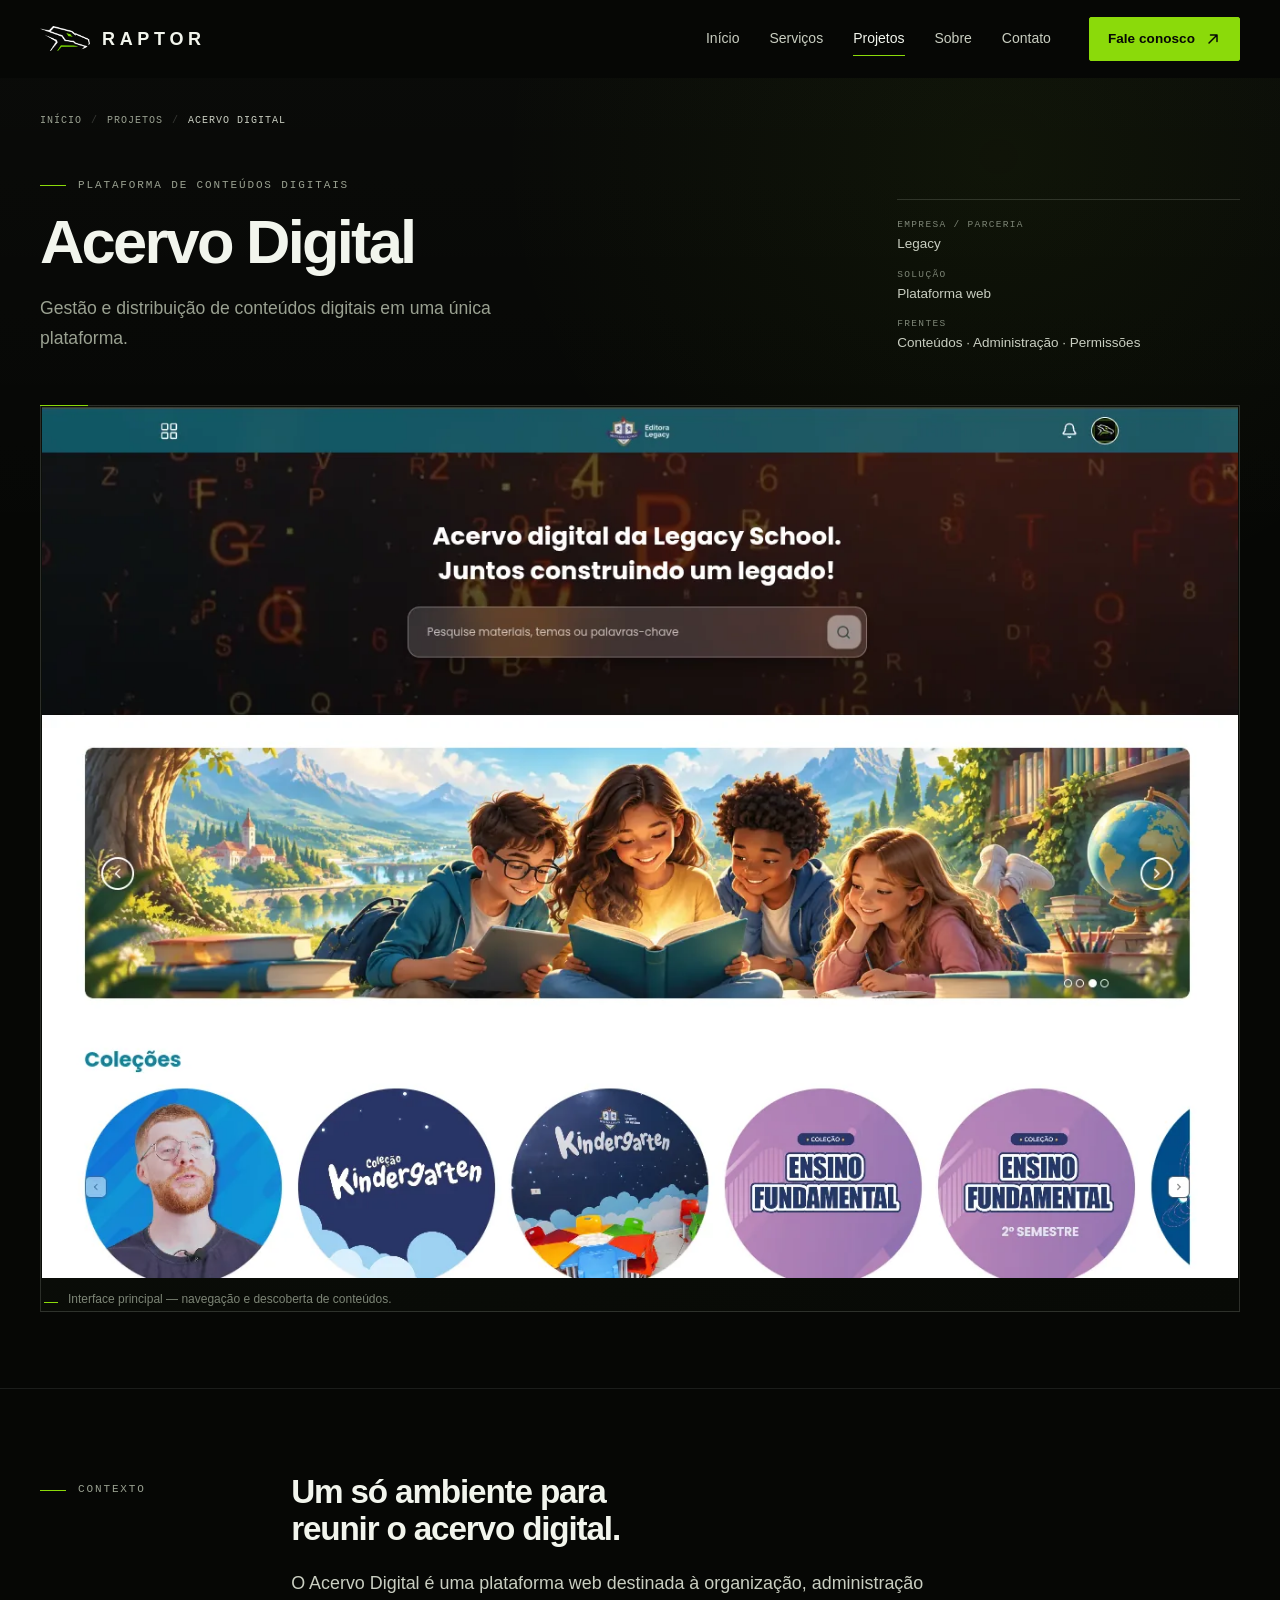
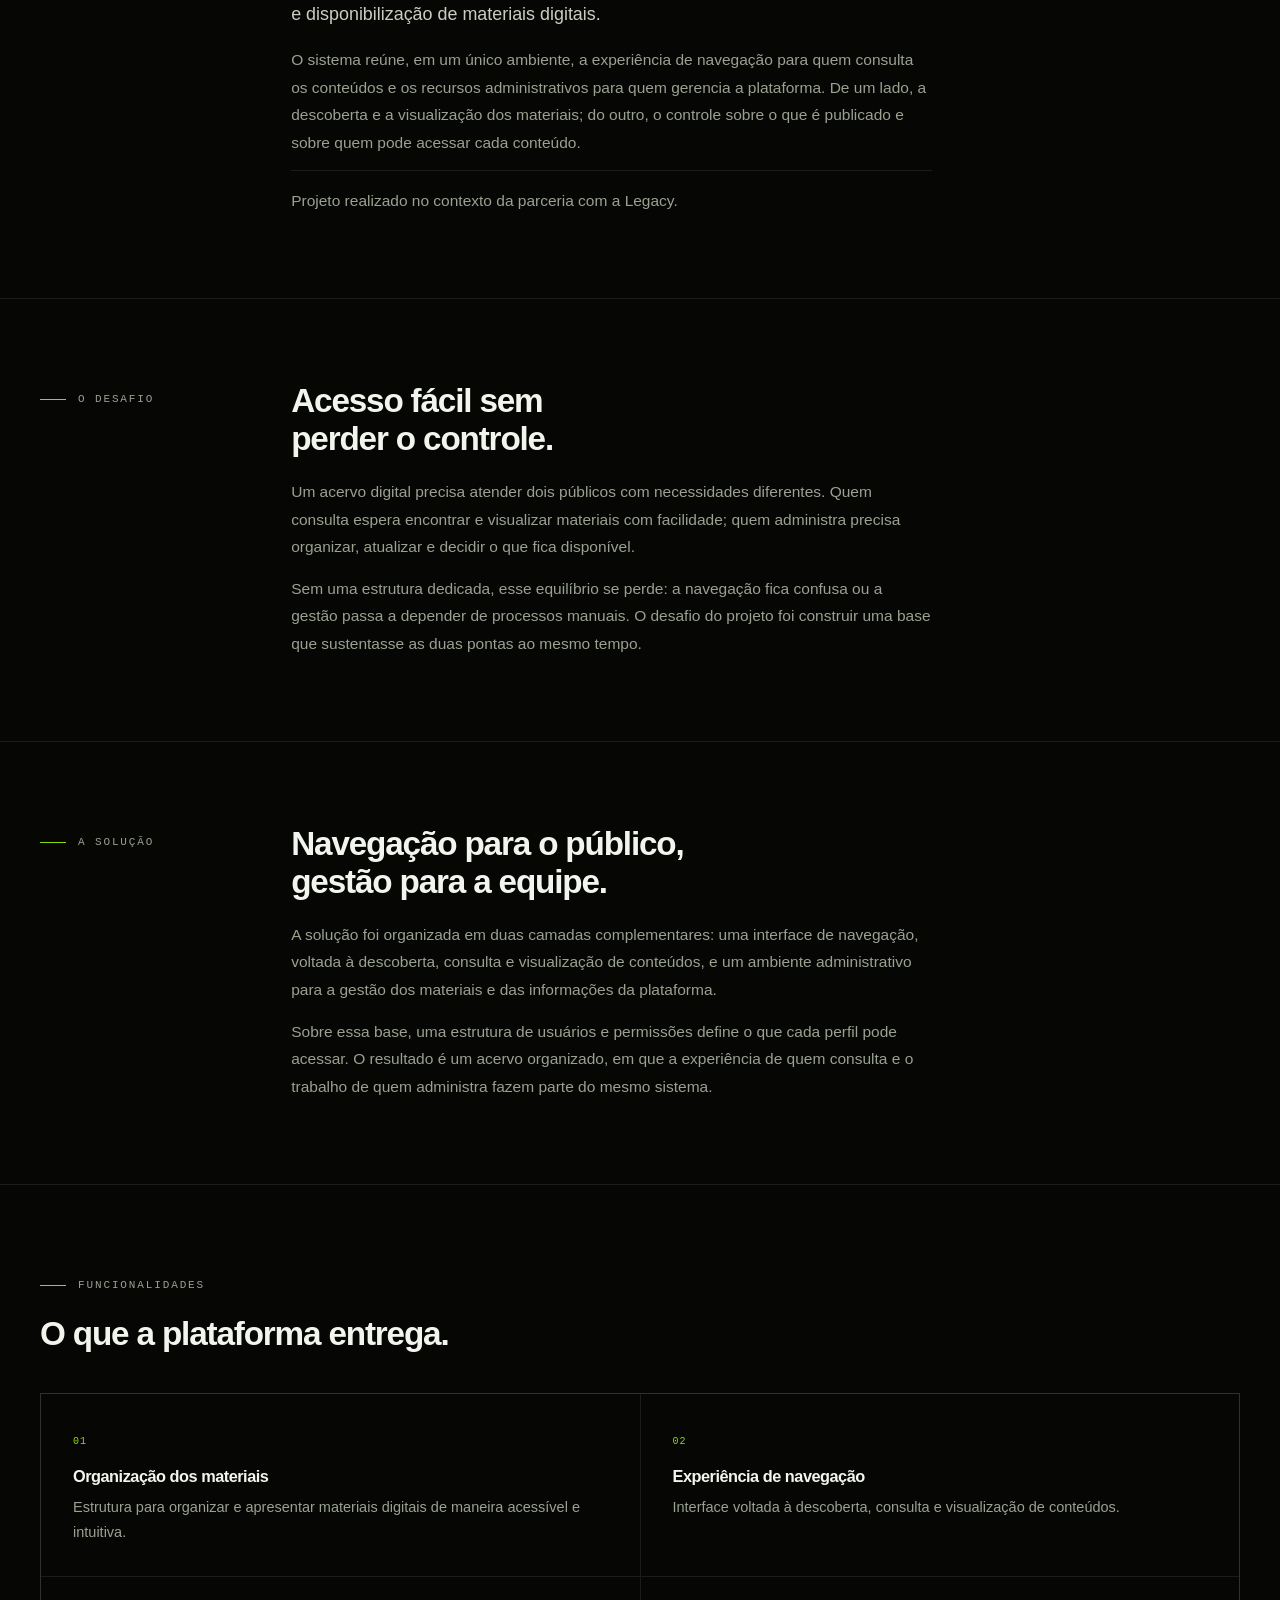
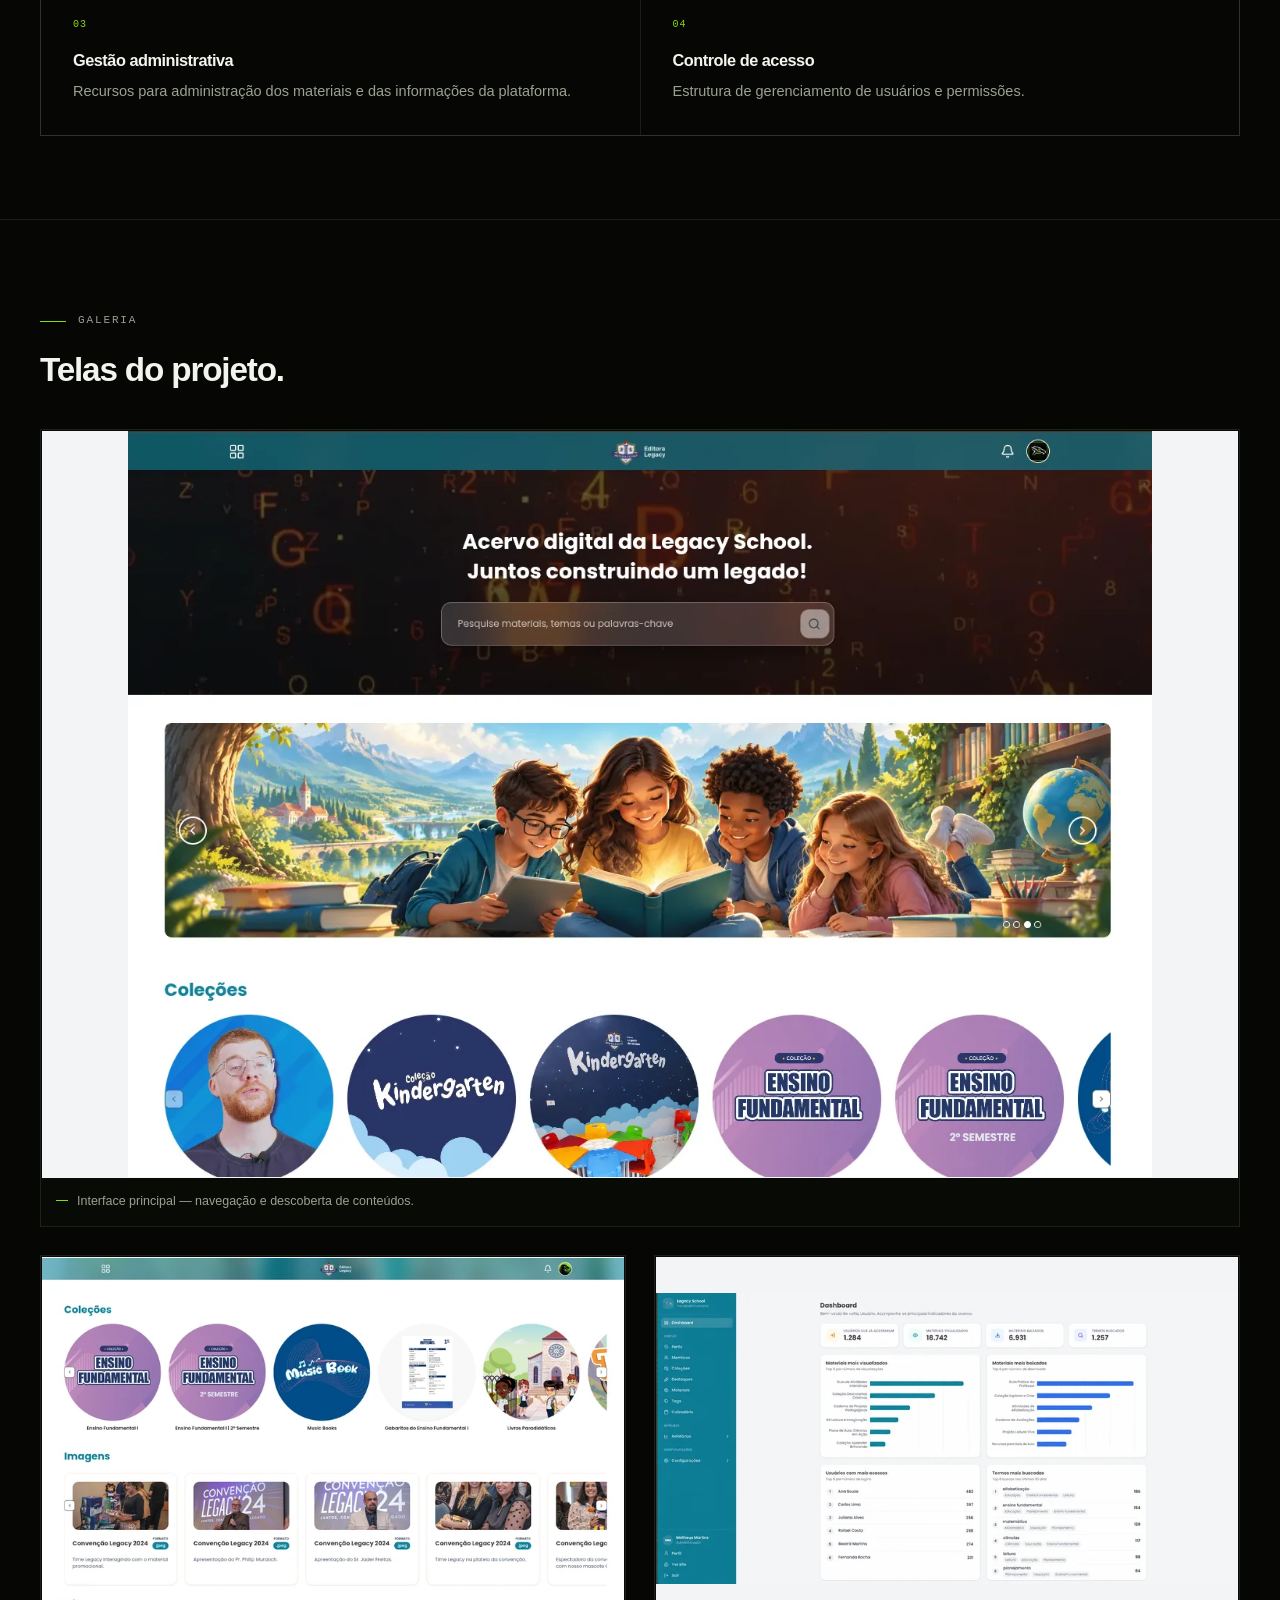
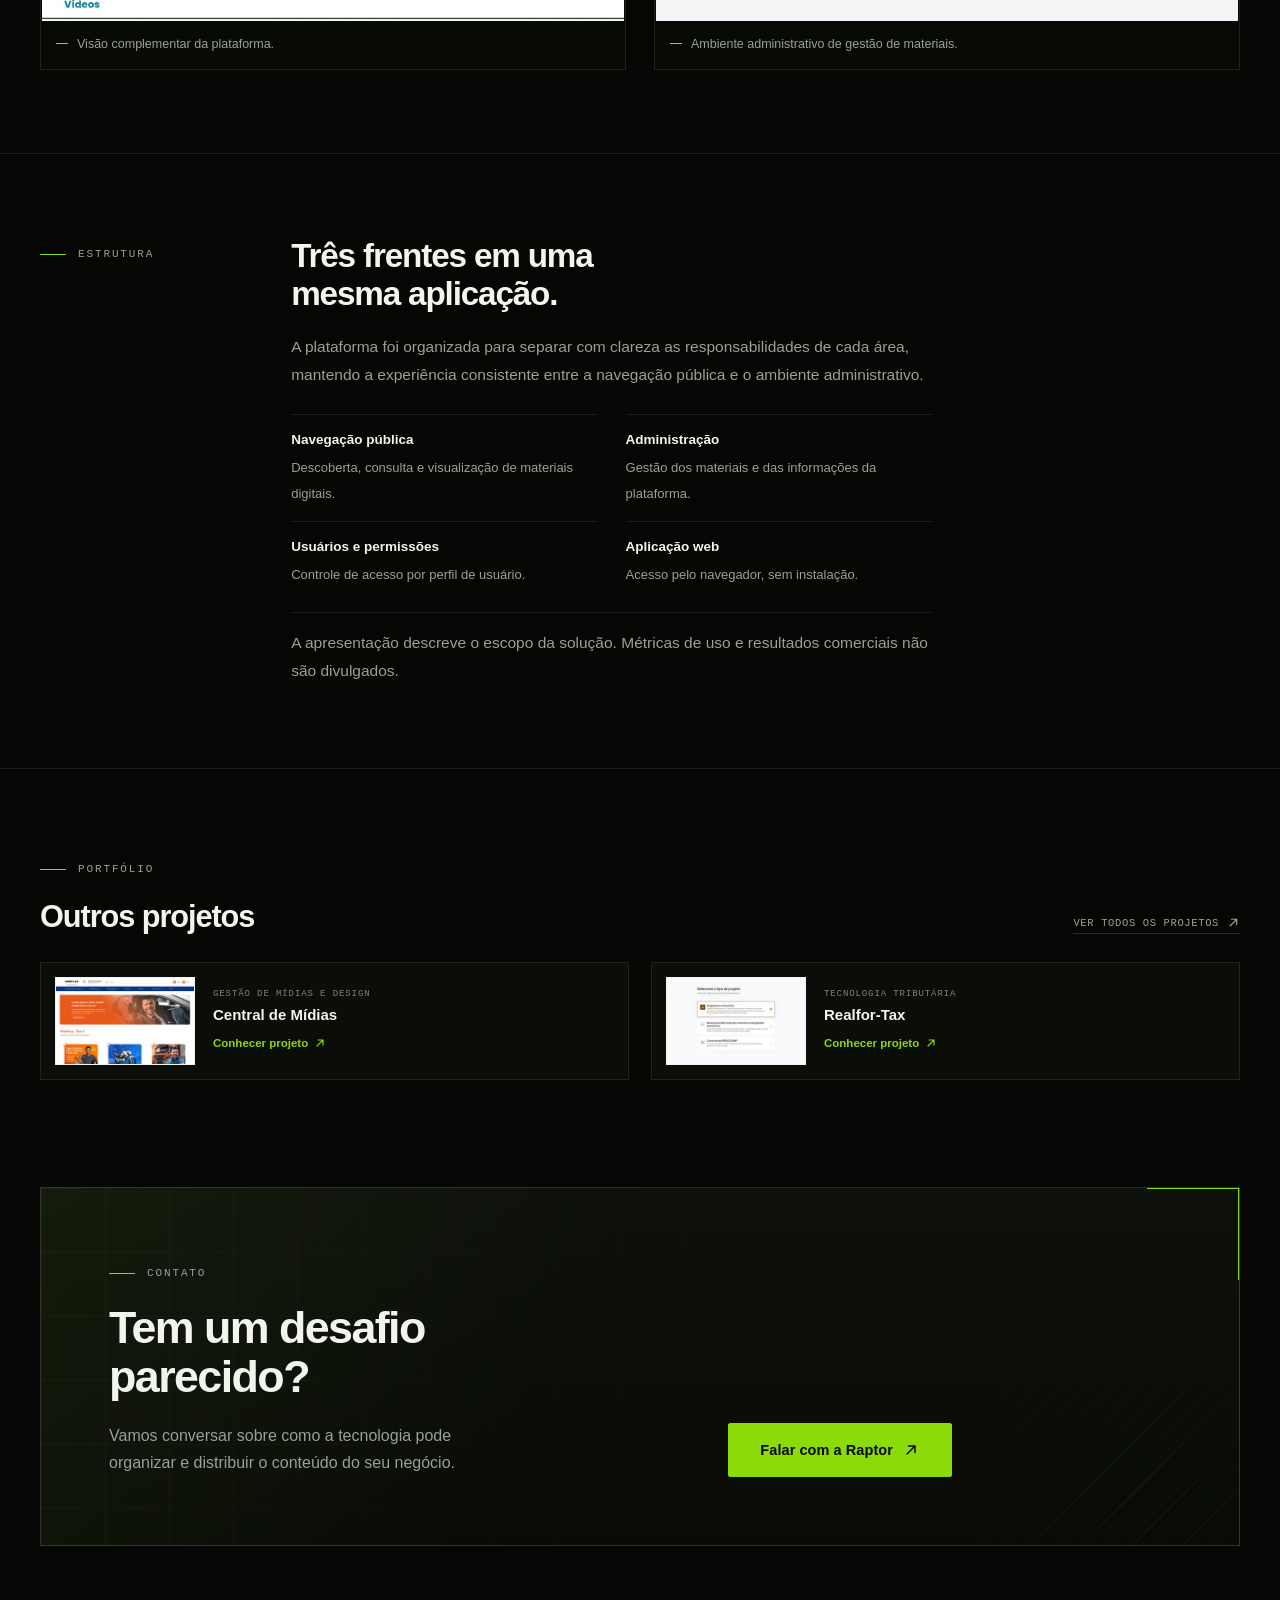
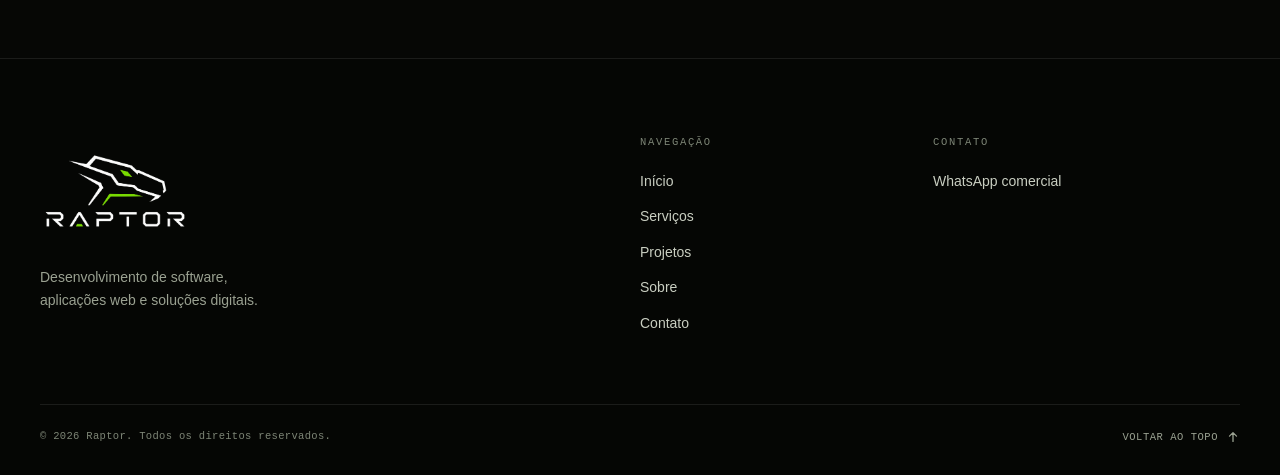
==== projetos/acervo-digital/index.html @ cc2c335d "(initial): inicializa repositorio do site provisorio da Raptor" ====
<!DOCTYPE html>
<html lang="pt-BR" class="no-js">
<head>
  <meta charset="utf-8">
  <meta name="viewport" content="width=device-width, initial-scale=1">

  <title>Acervo Digital — Plataforma de Conteúdos Digitais | Raptor</title>
  <meta name="description" content="Acervo Digital: plataforma web para organização, administração e disponibilização de materiais digitais, com navegação para o público e gestão de usuários e permissões.">
  <meta name="theme-color" content="#060705">
  <meta name="color-scheme" content="dark">

  <link rel="icon" href="../../assets/favicon.png" type="image/png" sizes="512x512">
  <link rel="apple-touch-icon" href="../../assets/favicon.png">
  <link rel="stylesheet" href="../../assets/styles.css">
  <link rel="preload" href="../../assets/logo-mark.webp" as="image" type="image/webp">

  <!-- Open Graph — PENDENTE: ao publicar, use URLs absolutas em og:image e adicione og:url. -->
  <meta property="og:type" content="website">
  <meta property="og:locale" content="pt_BR">
  <meta property="og:site_name" content="Raptor">
  <meta property="og:title" content="Acervo Digital — Plataforma de Conteúdos Digitais">
  <meta property="og:description" content="Plataforma web para organização, administração e disponibilização de materiais digitais.">
  <meta property="og:image" content="../../projects/legacy/acervo-digital/home-lg.webp">
  <meta property="og:image:alt" content="Interface principal do Acervo Digital.">
  <meta name="twitter:card" content="summary_large_image">
  <meta name="twitter:title" content="Acervo Digital — Plataforma de Conteúdos Digitais">
  <meta name="twitter:description" content="Plataforma web para organização, administração e disponibilização de materiais digitais.">
  <meta name="twitter:image" content="../../projects/legacy/acervo-digital/home-lg.webp">

  <script>document.documentElement.classList.replace('no-js', 'js');</script>
  <script src="../../assets/config.js" defer></script>
  <script src="../../assets/projects.js" defer></script>
  <script src="../../assets/main.js" defer></script>
</head>
<body id="top" data-root="../../" data-project="acervo-digital">
  <a class="skip-link" href="#conteudo">Pular para o conteúdo</a>

  <header class="site-header" data-header>
    <div class="container header__inner">
      <a class="brand" href="../../index.html" aria-label="Raptor — ir para o início">
        <picture>
          <source srcset="../../assets/logo-mark.webp" type="image/webp">
          <img class="brand__mark" src="../../assets/logo-mark.png" alt="" width="640" height="326">
        </picture>
        <span class="brand__name">RAPTOR</span>
      </a>

      <nav class="nav" id="primary-nav" aria-label="Navegação principal">
        <ul class="nav__list">
          <li><a class="nav__link" href="../../index.html">Início</a></li>
          <li><a class="nav__link" href="../../index.html#servicos">Serviços</a></li>
          <li><a class="nav__link" href="../../index.html#projetos" aria-current="true">Projetos</a></li>
          <li><a class="nav__link" href="../../index.html#sobre">Sobre</a></li>
          <li><a class="nav__link" href="../../index.html#contato">Contato</a></li>
        </ul>
        <a class="btn btn--primary nav__cta" href="../../index.html#contato" data-whatsapp data-wa-fallback="../../index.html#contato">
          Fale conosco
          <svg viewBox="0 0 16 16" fill="none" aria-hidden="true"><path d="M4 12 12 4M5.5 4H12v6.5" stroke="currentColor" stroke-width="1.5" stroke-linecap="round" stroke-linejoin="round"/></svg>
        </a>
      </nav>

      <button class="nav-toggle" type="button" aria-expanded="false" aria-controls="primary-nav" aria-label="Abrir menu">
        <span></span>
        <span></span>
      </button>
    </div>
  </header>

  <main id="conteudo">
    <article>
      <header class="case-hero">
        <div class="container">
          <nav class="breadcrumb" aria-label="Trilha de navegação">
            <ol>
              <li><a href="../../index.html">Início</a></li>
              <li><a href="../../index.html#projetos">Projetos</a></li>
              <li aria-current="page">Acervo Digital</li>
            </ol>
          </nav>

          <div class="case-hero__head">
            <div class="case-hero__intro">
              <p class="eyebrow">Plataforma de Conteúdos Digitais</p>
              <h1>Acervo Digital</h1>
              <p class="case-hero__subtitle">
                Gestão e distribuição de conteúdos digitais em uma única plataforma.
              </p>
            </div>

            <dl class="case-meta">
              <div>
                <dt>Empresa / parceria</dt>
                <dd>Legacy</dd>
              </div>
              <div>
                <dt>Solução</dt>
                <dd>Plataforma web</dd>
              </div>
              <div>
                <dt>Frentes</dt>
                <dd>Conteúdos · Administração · Permissões</dd>
              </div>
            </dl>
          </div>

          <figure class="case-cover">
            <button class="shot__button" type="button" data-gallery="acervo-hero"
              data-full="../../projects/legacy/acervo-digital/home-lg.webp"
              data-alt="Tela inicial do Acervo Digital."
              data-caption="Acervo Digital — interface principal de navegação.">
              <img src="../../projects/legacy/acervo-digital/home.png"
                srcset="../../projects/legacy/acervo-digital/home-sm.webp 800w, ../../projects/legacy/acervo-digital/home-lg.webp 1312w"
                sizes="(max-width: 1200px) 92vw, 1200px"
                alt="Tela inicial do Acervo Digital." width="1312" height="956" fetchpriority="high" decoding="async">
              <span class="shot__zoom" aria-hidden="true">
                <svg viewBox="0 0 16 16" fill="none"><circle cx="7" cy="7" r="4.4" stroke="currentColor" stroke-width="1.4"/><path d="M10.4 10.4 14 14M7 5v4M5 7h4" stroke="currentColor" stroke-width="1.4" stroke-linecap="round"/></svg>
              </span>
            </button>
            <figcaption>Interface principal — navegação e descoberta de conteúdos.</figcaption>
          </figure>
        </div>
      </header>

      <section class="case-section">
        <div class="container case-grid">
          <div class="case-grid__label">
            <p class="eyebrow">Contexto</p>
          </div>
          <div class="case-grid__body">
            <h2>Um só ambiente para reunir o acervo digital.</h2>
            <p class="case-lead">
              O Acervo Digital é uma plataforma web destinada à organização, administração e disponibilização de materiais digitais.
            </p>
            <p>
              O sistema reúne, em um único ambiente, a experiência de navegação para quem consulta os conteúdos e os recursos administrativos para quem gerencia a plataforma. De um lado, a descoberta e a visualização dos materiais; do outro, o controle sobre o que é publicado e sobre quem pode acessar cada conteúdo.
            </p>
            <p class="case-note">
              Projeto realizado no contexto da parceria com a Legacy.
            </p>
          </div>
        </div>
      </section>

      <section class="case-section">
        <div class="container case-grid">
          <div class="case-grid__label">
            <p class="eyebrow">O desafio</p>
          </div>
          <div class="case-grid__body">
            <h2>Acesso fácil sem perder o controle.</h2>
            <p>
              Um acervo digital precisa atender dois públicos com necessidades diferentes. Quem consulta espera encontrar e visualizar materiais com facilidade; quem administra precisa organizar, atualizar e decidir o que fica disponível.
            </p>
            <p>
              Sem uma estrutura dedicada, esse equilíbrio se perde: a navegação fica confusa ou a gestão passa a depender de processos manuais. O desafio do projeto foi construir uma base que sustentasse as duas pontas ao mesmo tempo.
            </p>
          </div>
        </div>
      </section>

      <section class="case-section">
        <div class="container case-grid">
          <div class="case-grid__label">
            <p class="eyebrow">A solução</p>
          </div>
          <div class="case-grid__body">
            <h2>Navegação para o público, gestão para a equipe.</h2>
            <p>
              A solução foi organizada em duas camadas complementares: uma interface de navegação, voltada à descoberta, consulta e visualização de conteúdos, e um ambiente administrativo para a gestão dos materiais e das informações da plataforma.
            </p>
            <p>
              Sobre essa base, uma estrutura de usuários e permissões define o que cada perfil pode acessar. O resultado é um acervo organizado, em que a experiência de quem consulta e o trabalho de quem administra fazem parte do mesmo sistema.
            </p>
          </div>
        </div>
      </section>

      <section class="case-section">
        <div class="container">
          <div class="case-head">
            <p class="eyebrow">Funcionalidades</p>
            <h2>O que a plataforma entrega.</h2>
          </div>

          <div class="capabilities">
            <div class="capability">
              <span class="capability__num">01</span>
              <h3>Organização dos materiais</h3>
              <p>Estrutura para organizar e apresentar materiais digitais de maneira acessível e intuitiva.</p>
            </div>
            <div class="capability">
              <span class="capability__num">02</span>
              <h3>Experiência de navegação</h3>
              <p>Interface voltada à descoberta, consulta e visualização de conteúdos.</p>
            </div>
            <div class="capability">
              <span class="capability__num">03</span>
              <h3>Gestão administrativa</h3>
              <p>Recursos para administração dos materiais e das informações da plataforma.</p>
            </div>
            <div class="capability">
              <span class="capability__num">04</span>
              <h3>Controle de acesso</h3>
              <p>Estrutura de gerenciamento de usuários e permissões.</p>
            </div>
          </div>
        </div>
      </section>

      <section class="case-section">
        <div class="container">
          <div class="case-head">
            <p class="eyebrow">Galeria</p>
            <h2>Telas do projeto.</h2>
          </div>

          <div class="gallery gallery--even">
            <figure class="shot shot--wide">
              <button class="shot__button" type="button" data-gallery="acervo"
                data-full="../../projects/legacy/acervo-digital/home-lg.webp"
                data-alt="Tela inicial do Acervo Digital."
                data-caption="Interface principal — navegação e descoberta de conteúdos.">
                <img src="../../projects/legacy/acervo-digital/home.png"
                  srcset="../../projects/legacy/acervo-digital/home-sm.webp 800w, ../../projects/legacy/acervo-digital/home-lg.webp 1312w"
                  sizes="(max-width: 1200px) 92vw, 1200px"
                  alt="Tela inicial do Acervo Digital." width="1312" height="956" loading="lazy" decoding="async">
                <span class="shot__zoom" aria-hidden="true">
                  <svg viewBox="0 0 16 16" fill="none"><circle cx="7" cy="7" r="4.4" stroke="currentColor" stroke-width="1.4"/><path d="M10.4 10.4 14 14M7 5v4M5 7h4" stroke="currentColor" stroke-width="1.4" stroke-linecap="round"/></svg>
                </span>
              </button>
              <figcaption>Interface principal — navegação e descoberta de conteúdos.</figcaption>
            </figure>

            <figure class="shot">
              <button class="shot__button" type="button" data-gallery="acervo"
                data-full="../../projects/legacy/acervo-digital/home02-lg.webp"
                data-alt="Segunda tela do Acervo Digital."
                data-caption="Visão complementar da plataforma.">
                <img src="../../projects/legacy/acervo-digital/home02.png"
                  srcset="../../projects/legacy/acervo-digital/home02-sm.webp 800w, ../../projects/legacy/acervo-digital/home02-lg.webp 1560w"
                  sizes="(max-width: 720px) 92vw, 46vw"
                  alt="Segunda tela do Acervo Digital." width="1560" height="965" loading="lazy" decoding="async">
                <span class="shot__zoom" aria-hidden="true">
                  <svg viewBox="0 0 16 16" fill="none"><circle cx="7" cy="7" r="4.4" stroke="currentColor" stroke-width="1.4"/><path d="M10.4 10.4 14 14M7 5v4M5 7h4" stroke="currentColor" stroke-width="1.4" stroke-linecap="round"/></svg>
                </span>
              </button>
              <figcaption>Visão complementar da plataforma.</figcaption>
            </figure>

            <figure class="shot">
              <button class="shot__button" type="button" data-gallery="acervo"
                data-full="../../projects/legacy/acervo-digital/admin-lg.webp"
                data-alt="Ambiente administrativo do Acervo Digital."
                data-caption="Ambiente administrativo de gestão de materiais.">
                <img src="../../projects/legacy/acervo-digital/admin.png"
                  srcset="../../projects/legacy/acervo-digital/admin-sm.webp 800w, ../../projects/legacy/acervo-digital/admin-lg.webp 1600w"
                  sizes="(max-width: 720px) 92vw, 46vw"
                  alt="Ambiente administrativo do Acervo Digital." width="1774" height="887" loading="lazy" decoding="async">
                <span class="shot__zoom" aria-hidden="true">
                  <svg viewBox="0 0 16 16" fill="none"><circle cx="7" cy="7" r="4.4" stroke="currentColor" stroke-width="1.4"/><path d="M10.4 10.4 14 14M7 5v4M5 7h4" stroke="currentColor" stroke-width="1.4" stroke-linecap="round"/></svg>
                </span>
              </button>
              <figcaption>Ambiente administrativo de gestão de materiais.</figcaption>
            </figure>
          </div>
        </div>
      </section>

      <section class="case-section">
        <div class="container case-grid">
          <div class="case-grid__label">
            <p class="eyebrow">Estrutura</p>
          </div>
          <div class="case-grid__body">
            <h2>Três frentes em uma mesma aplicação.</h2>
            <p>
              A plataforma foi organizada para separar com clareza as responsabilidades de cada área, mantendo a experiência consistente entre a navegação pública e o ambiente administrativo.
            </p>
            <ul class="stack">
              <li>
                <strong>Navegação pública</strong>
                <span>Descoberta, consulta e visualização de materiais digitais.</span>
              </li>
              <li>
                <strong>Administração</strong>
                <span>Gestão dos materiais e das informações da plataforma.</span>
              </li>
              <li>
                <strong>Usuários e permissões</strong>
                <span>Controle de acesso por perfil de usuário.</span>
              </li>
              <li>
                <strong>Aplicação web</strong>
                <span>Acesso pelo navegador, sem instalação.</span>
              </li>
            </ul>
            <p class="case-note">
              A apresentação descreve o escopo da solução. Métricas de uso e resultados comerciais não são divulgados.
            </p>
          </div>
        </div>
      </section>

      <section class="next-projects" aria-labelledby="outros-projetos-title">
        <div class="container">
          <div class="next-projects__head">
            <div>
              <p class="eyebrow">Portfólio</p>
              <h2 id="outros-projetos-title">Outros projetos</h2>
            </div>
            <a class="next-projects__all" href="../../index.html#projetos">
              Ver todos os projetos
              <svg viewBox="0 0 16 16" fill="none" aria-hidden="true"><path d="M4 12 12 4M5.5 4H12v6.5" stroke="currentColor" stroke-width="1.5" stroke-linecap="round" stroke-linejoin="round"/></svg>
            </a>
          </div>
          <div class="next-projects__grid" data-project-nav></div>
        </div>
      </section>

      <section class="contact" id="contato" aria-labelledby="contato-title">
        <div class="container">
          <div class="contact__panel">
            <span class="contact__corner"></span>
            <div class="contact__copy">
              <p class="eyebrow">Contato</p>
              <h2 id="contato-title">Tem um desafio parecido?</h2>
              <p class="contact__lead">
                Vamos conversar sobre como a tecnologia pode organizar e distribuir o conteúdo do seu negócio.
              </p>
            </div>
            <div class="contact__actions">
              <a class="btn btn--primary btn--large" href="../../index.html#contato" data-whatsapp data-wa-fallback="../../index.html#contato">
                Falar com a Raptor
                <svg viewBox="0 0 16 16" fill="none" aria-hidden="true"><path d="M4 12 12 4M5.5 4H12v6.5" stroke="currentColor" stroke-width="1.5" stroke-linecap="round" stroke-linejoin="round"/></svg>
              </a>
              <a class="btn btn--ghost" href="../../index.html#contato" data-email-link hidden>
                Enviar e-mail
                <svg viewBox="0 0 16 16" fill="none" aria-hidden="true"><path d="M2.5 4.5h11v7h-11v-7ZM2.5 5l5.5 4 5.5-4" stroke="currentColor" stroke-width="1.5" stroke-linecap="round" stroke-linejoin="round"/></svg>
              </a>
            </div>
          </div>
        </div>
      </section>
    </article>
  </main>

  <footer class="footer">
    <div class="container">
      <div class="footer__grid">
        <div class="footer__brand">
          <a href="../../index.html" aria-label="Raptor — ir para o início">
            <picture>
              <source srcset="../../assets/logo-raptor.webp" type="image/webp">
              <img src="../../assets/logo-raptor.png" alt="Raptor" width="900" height="643" loading="lazy" decoding="async">
            </picture>
          </a>
          <p>Desenvolvimento de software, aplicações web e soluções digitais.</p>
        </div>

        <nav class="footer__col" aria-label="Navegação do rodapé">
          <h2 class="footer__heading">Navegação</h2>
          <ul>
            <li><a class="footer__link" href="../../index.html">Início</a></li>
            <li><a class="footer__link" href="../../index.html#servicos">Serviços</a></li>
            <li><a class="footer__link" href="../../index.html#projetos">Projetos</a></li>
            <li><a class="footer__link" href="../../index.html#sobre">Sobre</a></li>
            <li><a class="footer__link" href="../../index.html#contato">Contato</a></li>
          </ul>
        </nav>

        <div class="footer__col">
          <h2 class="footer__heading">Contato</h2>
          <ul>
            <li><a class="footer__link" href="../../index.html#contato" data-whatsapp data-wa-fallback="../../index.html#contato">WhatsApp comercial</a></li>
            <li hidden>
              <a class="footer__link" href="../../index.html#contato" data-email-link hidden>
                <span data-email-text>E-mail</span>
              </a>
            </li>
            <li hidden><a class="footer__link" href="../../index.html#contato" data-social="linkedin" hidden>LinkedIn</a></li>
            <li hidden><a class="footer__link" href="../../index.html#contato" data-social="instagram" hidden>Instagram</a></li>
            <li hidden><a class="footer__link" href="../../index.html#contato" data-social="github" hidden>GitHub</a></li>
          </ul>
        </div>
      </div>

      <div class="footer__bottom">
        <p>© <span data-year>2026</span> Raptor. Todos os direitos reservados.</p>
        <a class="footer__top" href="#top">
          Voltar ao topo
          <svg viewBox="0 0 16 16" fill="none" aria-hidden="true"><path d="M8 13V3M4 7l4-4 4 4" stroke="currentColor" stroke-width="1.5" stroke-linecap="round" stroke-linejoin="round"/></svg>
        </a>
      </div>
    </div>
  </footer>
</body>
</html>
---- assets/styles.css ----
/* ==========================================================================
   Raptor — landing page institucional
   ========================================================================== */

:root {
  --bg: #060705;
  --bg-deep: #050604;
  --surface: #0b0d09;
  --surface-2: #0e110c;
  --line: rgba(241, 246, 235, 0.09);
  --line-mid: rgba(241, 246, 235, 0.15);
  --line-strong: rgba(241, 246, 235, 0.24);
  --text: #f2f5ed;
  --text-soft: #c9cec1;
  --muted: #9aa191;
  --muted-dim: #7d8576;
  --green: #8bda0a;
  --green-hover: #9bea1a;
  --green-soft: rgba(139, 218, 10, 0.1);
  --green-line: rgba(139, 218, 10, 0.38);

  --font-sans: "Inter", "SF Pro Display", -apple-system, BlinkMacSystemFont, "Segoe UI", Roboto, Ubuntu, Cantarell, "Noto Sans", "Helvetica Neue", Arial, sans-serif;
  --font-mono: ui-monospace, SFMono-Regular, "SF Mono", Menlo, Consolas, "Liberation Mono", monospace;

  --header-h: 78px;
  --container: 1200px;
  --gutter: clamp(20px, 4vw, 40px);
  --ease: cubic-bezier(0.22, 0.61, 0.36, 1);
}

/* Base -------------------------------------------------------------------- */

*,
*::before,
*::after {
  box-sizing: border-box;
}

html {
  -webkit-text-size-adjust: 100%;
  scroll-behavior: smooth;
}

body {
  margin: 0;
  background: var(--bg);
  color: var(--text);
  font-family: var(--font-sans);
  font-size: 16px;
  line-height: 1.6;
  -webkit-font-smoothing: antialiased;
  -moz-osx-font-smoothing: grayscale;
  text-rendering: optimizeLegibility;
  overflow-x: hidden;
}

body.menu-open {
  overflow: hidden;
}

img,
svg,
picture {
  display: block;
}

img {
  max-width: 100%;
  height: auto;
}

h1,
h2,
h3,
p {
  margin: 0;
}

h1,
h2,
h3 {
  font-weight: 600;
  letter-spacing: -0.03em;
}

ul {
  margin: 0;
  padding: 0;
  list-style: none;
}

a {
  color: inherit;
  text-decoration: none;
}

button {
  font: inherit;
  color: inherit;
}

[hidden] {
  display: none !important;
}

::selection {
  background: var(--green);
  color: var(--bg);
}

:focus-visible {
  outline: 2px solid var(--green);
  outline-offset: 4px;
}

main {
  display: block;
}

.container {
  width: 100%;
  max-width: calc(var(--container) + (var(--gutter) * 2));
  margin-inline: auto;
  padding-inline: var(--gutter);
}

.skip-link {
  position: fixed;
  top: 12px;
  left: 12px;
  z-index: 300;
  padding: 12px 18px;
  background: var(--green);
  color: var(--bg);
  font-size: 14px;
  font-weight: 600;
  transform: translateY(-160%);
  transition: transform 0.2s var(--ease);
}

.skip-link:focus {
  transform: translateY(0);
  outline-color: var(--text);
}

/* Shared elements --------------------------------------------------------- */

.eyebrow {
  display: inline-flex;
  align-items: center;
  gap: 12px;
  margin-bottom: 22px;
  color: var(--muted);
  font-family: var(--font-mono);
  font-size: 11px;
  font-weight: 500;
  letter-spacing: 0.17em;
  line-height: 1.4;
  text-transform: uppercase;
}

.eyebrow::before {
  content: "";
  flex: none;
  width: 26px;
  height: 1px;
  background: var(--green);
}

.section {
  position: relative;
  padding-block: clamp(84px, 10vw, 128px);
}

.section--ruled {
  border-top: 1px solid var(--line);
}

section[id] {
  scroll-margin-top: calc(var(--header-h) + 28px);
}

h2 {
  max-width: 18ch;
  font-size: clamp(1.95rem, 3.5vw, 2.95rem);
  line-height: 1.08;
  letter-spacing: -0.035em;
  text-wrap: balance;
}

.btn {
  position: relative;
  display: inline-flex;
  align-items: center;
  justify-content: center;
  gap: 10px;
  min-height: 50px;
  padding: 0 22px;
  border: 1px solid transparent;
  border-radius: 2px;
  font-size: 14.5px;
  font-weight: 600;
  line-height: 1;
  letter-spacing: 0.005em;
  cursor: pointer;
  transition:
    background-color 0.22s var(--ease),
    border-color 0.22s var(--ease),
    color 0.22s var(--ease),
    transform 0.22s var(--ease);
}

.btn svg {
  flex: none;
  width: 16px;
  height: 16px;
  transition: transform 0.25s var(--ease);
}

.btn:active {
  transform: translateY(0) scale(0.99);
}

.btn--primary {
  background: var(--green);
  border-color: var(--green);
  color: #070806;
}

.btn--primary svg {
  color: #070806;
}

.btn--primary:hover {
  background: var(--green-hover);
  border-color: var(--green-hover);
  transform: translateY(-1px);
}

.btn--primary:hover svg {
  transform: translate(2px, -2px);
}

.btn--secondary,
.btn--ghost {
  background: rgba(241, 246, 235, 0.015);
  border-color: var(--line-mid);
  color: var(--text);
}

.btn--secondary:hover,
.btn--ghost:hover {
  background: var(--green-soft);
  border-color: var(--green-line);
  color: var(--green);
  transform: translateY(-1px);
}

.btn--secondary:hover svg {
  transform: translateY(2px);
}

.btn--ghost:hover svg {
  transform: translate(1px, -1px);
}

.btn--large {
  min-height: 54px;
  padding-inline: 28px;
}

/* Header ------------------------------------------------------------------ */

.site-header {
  position: sticky;
  top: 0;
  z-index: 100;
  height: var(--header-h);
  border-bottom: 1px solid transparent;
  transition:
    background-color 0.3s var(--ease),
    border-color 0.3s var(--ease),
    backdrop-filter 0.3s var(--ease);
}

.site-header.is-scrolled,
.site-header.is-open {
  background: rgba(6, 7, 5, 0.88);
  border-bottom-color: var(--line);
  -webkit-backdrop-filter: blur(14px);
  backdrop-filter: blur(14px);
}

.header__inner {
  display: flex;
  align-items: center;
  justify-content: space-between;
  gap: 32px;
  height: 100%;
}

.brand {
  display: inline-flex;
  align-items: center;
  gap: 12px;
  flex: none;
}

.brand__mark {
  width: 50px;
  height: auto;
}

.brand__name {
  padding-top: 1px;
  font-size: 18px;
  font-weight: 700;
  letter-spacing: 0.26em;
  line-height: 1;
}

.nav {
  display: flex;
  align-items: center;
  gap: 38px;
  margin-left: auto;
}

.nav__list {
  display: flex;
  align-items: center;
  gap: 30px;
}

.nav__link {
  position: relative;
  display: inline-block;
  padding-block: 9px;
  color: var(--text-soft);
  font-size: 14px;
  font-weight: 500;
  transition: color 0.2s var(--ease);
}

.nav__link::after {
  content: "";
  position: absolute;
  right: 100%;
  bottom: 3px;
  left: 0;
  height: 1px;
  background: var(--green);
  transition: right 0.3s var(--ease);
}

.nav__link:hover,
.nav__link[aria-current="true"] {
  color: var(--text);
}

.nav__link:hover::after,
.nav__link[aria-current="true"]::after {
  right: 0;
}

.nav__cta {
  min-height: 44px;
  padding-inline: 18px;
  font-size: 13.5px;
}

.nav-toggle {
  display: none;
  place-items: center;
  width: 44px;
  height: 44px;
  padding: 0;
  background: transparent;
  border: 1px solid var(--line-mid);
  border-radius: 2px;
  cursor: pointer;
}

.nav-toggle span {
  grid-area: 1 / 1;
  width: 18px;
  height: 1px;
  background: var(--text);
  transition: transform 0.25s var(--ease);
}

.nav-toggle span:first-child {
  transform: translateY(-3px);
}

.nav-toggle span:last-child {
  transform: translateY(3px);
}

.site-header.is-open .nav-toggle span:first-child {
  transform: rotate(45deg);
}

.site-header.is-open .nav-toggle span:last-child {
  transform: rotate(-45deg);
}

/* Hero -------------------------------------------------------------------- */

.hero {
  position: relative;
  isolation: isolate;
  overflow: clip;
  padding-block: clamp(64px, 8vw, 104px) clamp(72px, 9vw, 116px);
}

.hero::before {
  content: "";
  position: absolute;
  inset: 0;
  z-index: -1;
  background:
    radial-gradient(62% 66% at 84% 24%, rgba(139, 218, 10, 0.055), transparent 66%),
    linear-gradient(180deg, rgba(241, 246, 235, 0.018), transparent 42%);
  pointer-events: none;
}

.hero::after {
  content: "";
  position: absolute;
  z-index: -1;
  top: -24vw;
  right: -16vw;
  width: 44vw;
  height: 44vw;
  border: 1px solid rgba(241, 246, 235, 0.04);
  transform: rotate(45deg);
  pointer-events: none;
}

.hero__grid {
  display: grid;
  grid-template-columns: minmax(0, 1.06fr) minmax(0, 0.94fr);
  align-items: center;
  gap: clamp(44px, 6vw, 84px);
}

.hero__content {
  position: relative;
  z-index: 1;
}

.hero__title {
  max-width: 15ch;
  font-size: clamp(2.55rem, 5.4vw, 4.4rem);
  line-height: 1.03;
  letter-spacing: -0.045em;
  text-wrap: balance;
}

.hero__title .highlight {
  color: var(--green);
  white-space: nowrap;
}

.hero__title .period {
  color: var(--green);
}

.hero__lead {
  max-width: 47ch;
  margin-top: 28px;
  color: var(--muted);
  font-size: clamp(1rem, 1.4vw, 1.075rem);
  line-height: 1.72;
}

.hero__actions {
  display: flex;
  flex-wrap: wrap;
  gap: 12px;
  margin-top: 38px;
}

.hero__visual {
  position: relative;
  justify-self: end;
  width: 100%;
  max-width: 520px;
  aspect-ratio: 1 / 1.02;
}

.hero__frame {
  position: absolute;
  inset: 20px -20px -20px 20px;
  border: 1px solid rgba(139, 218, 10, 0.22);
  pointer-events: none;
}

.hero__panel {
  position: relative;
  display: flex;
  flex-direction: column;
  height: 100%;
  padding: 20px 22px;
  overflow: hidden;
  border: 1px solid var(--line-mid);
  background:
    linear-gradient(152deg, #0c0f0a 0%, #090b07 52%, #060705 100%);
}

.hero__panel::before {
  content: "";
  position: absolute;
  inset: 0;
  background-image:
    linear-gradient(to right, rgba(241, 246, 235, 0.035) 1px, transparent 1px),
    linear-gradient(to bottom, rgba(241, 246, 235, 0.035) 1px, transparent 1px);
  background-size: 52px 52px;
  -webkit-mask-image: radial-gradient(120% 100% at 50% 42%, #000 26%, transparent 76%);
  mask-image: radial-gradient(120% 100% at 50% 42%, #000 26%, transparent 76%);
  pointer-events: none;
}

.hero__panel::after {
  content: "";
  position: absolute;
  top: 0;
  left: 0;
  width: 44px;
  height: 1px;
  background: var(--green);
  box-shadow: 0 0 0 0 transparent;
}

.hero__corner {
  position: absolute;
  width: 44px;
  height: 44px;
  pointer-events: none;
}

.hero__corner--tr {
  top: 0;
  right: 0;
  border-top: 1px solid rgba(241, 246, 235, 0.35);
  border-right: 1px solid rgba(241, 246, 235, 0.35);
}

.hero__corner--bl {
  bottom: 0;
  left: 0;
  border-bottom: 1px solid rgba(139, 218, 10, 0.55);
  border-left: 1px solid rgba(139, 218, 10, 0.55);
}

.hero__panel-top {
  position: relative;
  z-index: 1;
  display: flex;
  align-items: center;
  justify-content: space-between;
  gap: 12px;
  color: var(--muted-dim);
  font-family: var(--font-mono);
  font-size: 9.5px;
  letter-spacing: 0.12em;
  line-height: 1.4;
  text-transform: uppercase;
}

.hero__signal {
  display: inline-flex;
  align-items: center;
  gap: 7px;
}

.hero__dot {
  width: 4px;
  height: 4px;
  background: var(--green);
  border-radius: 50%;
}

.hero__stage {
  position: relative;
  display: grid;
  flex: 1;
  place-items: center;
  min-height: 0;
  padding-block: 16px;
}

.hero__geometry {
  position: absolute;
  inset: 0;
  width: 100%;
  height: 100%;
}

.hero__mark {
  position: relative;
  z-index: 1;
  width: 78%;
  max-width: 390px;
  filter: drop-shadow(0 20px 34px rgba(0, 0, 0, 0.5));
}

.hero__mark img {
  width: 100%;
  height: auto;
}

.hero__panel-bottom {
  position: relative;
  z-index: 1;
  display: grid;
  grid-template-columns: repeat(3, minmax(0, 1fr));
  gap: 8px;
  padding-top: 14px;
  border-top: 1px solid var(--line);
  color: var(--muted-dim);
  font-family: var(--font-mono);
  font-size: 9.5px;
  letter-spacing: 0.06em;
  line-height: 1.4;
  text-transform: uppercase;
}

.hero__panel-bottom span {
  display: inline-flex;
  align-items: center;
  gap: 6px;
  white-space: nowrap;
}

.hero__panel-bottom i {
  width: 3px;
  height: 3px;
  flex: none;
  background: var(--green);
}

@media (prefers-reduced-motion: no-preference) {
  .hero__content > * {
    animation: hero-in 0.75s var(--ease) both;
  }

  .hero__content > :nth-child(2) {
    animation-delay: 0.06s;
  }

  .hero__content > :nth-child(3) {
    animation-delay: 0.12s;
  }

  .hero__content > :nth-child(4) {
    animation-delay: 0.18s;
  }

  .hero__visual {
    animation: hero-visual-in 1s 0.12s var(--ease) both;
  }
}

@keyframes hero-in {
  from {
    opacity: 0;
    transform: translateY(14px);
  }
  to {
    opacity: 1;
    transform: translateY(0);
  }
}

@keyframes hero-visual-in {
  from {
    opacity: 0;
    transform: translateY(18px) scale(0.99);
  }
  to {
    opacity: 1;
    transform: translateY(0) scale(1);
  }
}

/* Services ---------------------------------------------------------------- */

.section-head {
  display: grid;
  grid-template-columns: minmax(0, 1.15fr) minmax(0, 0.85fr);
  align-items: end;
  gap: clamp(32px, 6vw, 88px);
  margin-bottom: clamp(44px, 5.5vw, 64px);
}

.section-head h2 {
  max-width: 16ch;
}

.section-head__intro {
  max-width: 44ch;
  margin-bottom: 4px;
  color: var(--muted);
  font-size: 15.5px;
  line-height: 1.72;
}

.services {
  display: grid;
  grid-template-columns: repeat(2, minmax(0, 1fr));
  border-top: 1px solid var(--line);
  border-left: 1px solid var(--line);
}

.service {
  position: relative;
  padding: clamp(28px, 3.4vw, 42px);
  border-right: 1px solid var(--line);
  border-bottom: 1px solid var(--line);
  background: linear-gradient(180deg, transparent, rgba(241, 246, 235, 0.008));
  transition: background-color 0.3s var(--ease);
}

.service::before {
  content: "";
  position: absolute;
  top: -1px;
  left: 0;
  width: 0;
  height: 1px;
  background: var(--green);
  transition: width 0.4s var(--ease);
}

.service:hover {
  background: var(--surface);
}

.service:hover::before {
  width: 100%;
}

.service__top {
  display: flex;
  align-items: flex-start;
  justify-content: space-between;
  margin-bottom: clamp(36px, 4.5vw, 52px);
}

.service__icon {
  display: grid;
  place-items: center;
  width: 46px;
  height: 46px;
  color: var(--green);
  background: rgba(139, 218, 10, 0.055);
  border: 1px solid rgba(139, 218, 10, 0.22);
  clip-path: polygon(0 0, 100% 0, 100% calc(100% - 10px), calc(100% - 10px) 100%, 0 100%);
  transition:
    background-color 0.25s var(--ease),
    border-color 0.25s var(--ease);
}

.service:hover .service__icon {
  background: rgba(139, 218, 10, 0.11);
  border-color: rgba(139, 218, 10, 0.42);
}

.service__icon svg {
  width: 22px;
  height: 22px;
}

.service__index {
  padding-top: 3px;
  color: var(--muted-dim);
  font-family: var(--font-mono);
  font-size: 11px;
  letter-spacing: 0.12em;
}

.service h3 {
  margin-bottom: 12px;
  font-size: clamp(1.12rem, 1.5vw, 1.28rem);
  font-weight: 600;
  line-height: 1.3;
  letter-spacing: -0.015em;
}

.service p {
  max-width: 40ch;
  color: var(--muted);
  font-size: 15px;
  line-height: 1.7;
}

/* About ------------------------------------------------------------------- */

.about__grid {
  display: grid;
  grid-template-columns: minmax(0, 1fr) minmax(0, 0.92fr);
  gap: clamp(48px, 8vw, 120px);
}

.about__intro h2 {
  max-width: 14ch;
}

.about__body {
  padding-top: 4px;
}

.about__lead {
  margin-bottom: 40px;
  color: var(--text-soft);
  font-size: clamp(1.02rem, 1.4vw, 1.14rem);
  line-height: 1.78;
}

.principles {
  border-top: 1px solid var(--line);
}

.principles li {
  display: grid;
  grid-template-columns: 38px minmax(0, 1fr);
  gap: 12px;
  padding-block: 21px;
  border-bottom: 1px solid var(--line);
}

.principles__num {
  padding-top: 4px;
  color: var(--green);
  font-family: var(--font-mono);
  font-size: 10.5px;
  letter-spacing: 0.1em;
}

.principles h3 {
  margin-bottom: 5px;
  font-size: 15px;
  font-weight: 600;
  line-height: 1.5;
  letter-spacing: -0.005em;
}

.principles p {
  color: var(--muted);
  font-size: 14.5px;
  line-height: 1.65;
}

/* Contact ----------------------------------------------------------------- */

.contact {
  padding-block: clamp(16px, 2vw, 24px) clamp(72px, 9vw, 112px);
}

.contact__panel {
  position: relative;
  display: grid;
  grid-template-columns: minmax(0, 1.1fr) minmax(0, 0.9fr);
  align-items: end;
  gap: clamp(40px, 6vw, 80px);
  overflow: hidden;
  padding: clamp(36px, 5.5vw, 68px);
  border: 1px solid var(--line-mid);
  background:
    linear-gradient(118deg, rgba(139, 218, 10, 0.06), transparent 44%),
    linear-gradient(180deg, #0d100b, #090b07);
}

.contact__panel::before {
  content: "";
  position: absolute;
  inset: 0;
  background-image:
    linear-gradient(to right, rgba(241, 246, 235, 0.035) 1px, transparent 1px),
    linear-gradient(to bottom, rgba(241, 246, 235, 0.035) 1px, transparent 1px);
  background-size: 64px 64px;
  -webkit-mask-image: linear-gradient(110deg, #000 0%, transparent 62%);
  mask-image: linear-gradient(110deg, #000 0%, transparent 62%);
  pointer-events: none;
}

.contact__panel::after {
  content: "";
  position: absolute;
  right: -90px;
  bottom: -130px;
  width: 380px;
  height: 380px;
  background: repeating-linear-gradient(
    135deg,
    rgba(139, 218, 10, 0.12) 0 1px,
    transparent 1px 18px
  );
  -webkit-mask-image: radial-gradient(closest-side, #000, transparent);
  mask-image: radial-gradient(closest-side, #000, transparent);
  opacity: 0.55;
  pointer-events: none;
}

.contact__corner {
  position: absolute;
  top: 0;
  right: 0;
  width: 92px;
  height: 92px;
  border-top: 1px solid var(--green);
  border-right: 1px solid var(--green);
  pointer-events: none;
}

.contact__copy,
.contact__actions {
  position: relative;
  z-index: 1;
}

.contact__copy h2 {
  max-width: 15ch;
}

.contact__lead {
  max-width: 46ch;
  margin-top: 22px;
  color: var(--muted);
  font-size: 16px;
  line-height: 1.72;
}

.contact__actions {
  display: flex;
  flex-direction: column;
  align-items: flex-start;
  gap: 14px;
}

.contact__actions .btn {
  min-width: 224px;
}

.contact__note {
  max-width: 36ch;
  color: var(--green);
  font-size: 13px;
  line-height: 1.55;
}

.contact__note:focus {
  outline: none;
}

/* Footer ------------------------------------------------------------------ */

.footer {
  padding-block: clamp(52px, 6vw, 76px) 30px;
  border-top: 1px solid var(--line);
  background: var(--bg-deep);
}

.footer__grid {
  display: grid;
  grid-template-columns: 1.5fr 0.62fr 0.88fr;
  gap: clamp(40px, 6vw, 80px);
}

.footer__brand img {
  width: 152px;
  margin-bottom: 22px;
}

.footer__brand p {
  max-width: 31ch;
  color: var(--muted);
  font-size: 14px;
  line-height: 1.7;
}

.footer__heading {
  margin-bottom: 18px;
  color: var(--muted-dim);
  font-family: var(--font-mono);
  font-size: 10.5px;
  font-weight: 500;
  letter-spacing: 0.16em;
  line-height: 1.4;
  text-transform: uppercase;
}

.footer__col ul {
  display: grid;
  gap: 10px;
}

.footer__link {
  display: inline-block;
  color: var(--text-soft);
  font-size: 14px;
  overflow-wrap: anywhere;
  transition: color 0.2s var(--ease);
}

.footer__link:hover {
  color: var(--green);
}

.footer__bottom {
  display: flex;
  align-items: center;
  justify-content: space-between;
  gap: 20px;
  margin-top: clamp(48px, 6vw, 68px);
  padding-top: 24px;
  border-top: 1px solid var(--line);
}

.footer__bottom p {
  color: var(--muted-dim);
  font-family: var(--font-mono);
  font-size: 10.5px;
  letter-spacing: 0.03em;
  line-height: 1.5;
}

.footer__top {
  display: inline-flex;
  align-items: center;
  gap: 8px;
  color: var(--muted);
  font-family: var(--font-mono);
  font-size: 10.5px;
  letter-spacing: 0.05em;
  text-transform: uppercase;
  transition: color 0.2s var(--ease);
}

.footer__top svg {
  width: 14px;
  height: 14px;
  transition: transform 0.25s var(--ease);
}

.footer__top:hover {
  color: var(--green);
}

.footer__top:hover svg {
  transform: translateY(-2px);
}

/* Responsive -------------------------------------------------------------- */

@media (max-width: 1024px) {
  .hero__grid {
    gap: 44px;
  }

  .hero__visual {
    max-width: 460px;
  }

  .hero__title {
    font-size: clamp(2.5rem, 5.6vw, 3.9rem);
  }
}

@media (max-width: 920px) {
  :root {
    --header-h: 68px;
  }

  .nav-toggle {
    display: grid;
    position: relative;
    z-index: 2;
  }

  .nav {
    position: fixed;
    inset: var(--header-h) 0 auto;
    display: flex;
    flex-direction: column;
    align-items: stretch;
    gap: 0;
    height: calc(100vh - var(--header-h));
    height: calc(100dvh - var(--header-h));
    margin: 0;
    padding: 28px var(--gutter) 40px;
    overflow-y: auto;
    background: var(--bg);
    border-top: 1px solid var(--line);
    opacity: 0;
    visibility: hidden;
    transform: translateY(-8px);
    transition:
      opacity 0.25s var(--ease),
      transform 0.25s var(--ease),
      visibility 0s linear 0.25s;
  }

  .site-header.is-open .nav {
    opacity: 1;
    visibility: visible;
    transform: translateY(0);
    transition-delay: 0s;
  }

  .nav__list {
    flex-direction: column;
    align-items: stretch;
    gap: 0;
  }

  .nav__link {
    display: block;
    padding-block: 18px;
    border-bottom: 1px solid var(--line);
    font-size: 22px;
    font-weight: 500;
    letter-spacing: -0.02em;
  }

  .nav__link::after {
    display: none;
  }

  .nav__link[aria-current="true"] {
    color: var(--green);
  }

  .nav__cta {
    justify-content: center;
    width: 100%;
    min-height: 52px;
    margin-top: 28px;
    font-size: 14.5px;
  }

  .hero__grid {
    grid-template-columns: minmax(0, 1fr);
    gap: 56px;
  }

  .hero__content {
    max-width: 680px;
  }

  .hero__title {
    max-width: 16ch;
    font-size: clamp(2.55rem, 7vw, 4rem);
  }

  .hero__visual {
    justify-self: start;
    max-width: 500px;
    width: 100%;
    aspect-ratio: 1 / 0.94;
  }

  .section-head {
    grid-template-columns: minmax(0, 1fr);
    align-items: start;
    gap: 22px;
  }

  .section-head__intro {
    max-width: 52ch;
    margin: 0;
  }

  .about__grid {
    grid-template-columns: minmax(0, 1fr);
    gap: 40px;
  }

  .about__intro h2 {
    max-width: 17ch;
  }

  .contact__panel {
    grid-template-columns: minmax(0, 1fr);
    align-items: start;
    gap: 36px;
  }

  .contact__copy h2 {
    max-width: 18ch;
  }

  .footer__grid {
    grid-template-columns: 1.4fr 0.8fr 1fr;
    gap: 32px;
  }
}

@media (max-width: 720px) {
  .services {
    grid-template-columns: minmax(0, 1fr);
  }

  .service__top {
    margin-bottom: 32px;
  }

  .footer__grid {
    grid-template-columns: 1fr 1fr;
    gap: 40px 28px;
  }

  .footer__brand {
    grid-column: 1 / -1;
  }

  .footer__bottom {
    flex-direction: column;
    align-items: flex-start;
    gap: 14px;
  }
}

@media (max-width: 560px) {
  .brand__mark {
    width: 42px;
  }

  .brand__name {
    font-size: 16px;
    letter-spacing: 0.22em;
  }

  .hero {
    padding-block: 48px 78px;
  }

  .hero__title {
    font-size: clamp(2.2rem, 10.2vw, 2.9rem);
    letter-spacing: -0.04em;
  }

  .hero__lead {
    margin-top: 22px;
    font-size: 15.5px;
  }

  .hero__actions {
    flex-direction: column;
    align-items: stretch;
    margin-top: 30px;
  }

  .hero__actions .btn {
    width: 100%;
  }

  .hero__visual {
    aspect-ratio: 1 / 1.04;
  }

  .hero__frame {
    inset: 12px -12px -12px 12px;
  }

  .hero__panel {
    padding: 16px;
  }

  .hero__panel-top {
    font-size: 8px;
    letter-spacing: 0.08em;
  }

  .hero__mark {
    width: 84%;
  }

  .hero__panel-bottom {
    gap: 4px;
    font-size: 7.5px;
    letter-spacing: 0.02em;
  }

  .hero__panel-bottom span {
    gap: 4px;
  }

  .section {
    padding-block: 72px;
  }

  .contact__panel {
    padding: 30px 22px 34px;
  }

  .contact__corner {
    width: 56px;
    height: 56px;
  }

  .contact__actions {
    align-items: stretch;
  }

  .contact__actions .btn {
    width: 100%;
    min-width: 0;
  }

  .footer__grid {
    grid-template-columns: 1fr;
  }

  .footer__brand img {
    width: 138px;
  }
}

@media (prefers-reduced-motion: reduce) {
  html {
    scroll-behavior: auto;
  }

  *,
  *::before,
  *::after {
    animation-duration: 0.001ms !important;
    animation-iteration-count: 1 !important;
    transition-duration: 0.001ms !important;
  }
}

/* ==========================================================================
   Projetos em destaque
   ========================================================================== */

.pill {
  display: inline-flex;
  align-items: center;
  gap: 6px;
  padding: 5px 9px;
  border: 1px solid rgba(139, 218, 10, 0.38);
  border-radius: 2px;
  background: rgba(6, 7, 5, 0.92);
  color: var(--green);
  font-family: var(--font-mono);
  font-size: 9.5px;
  font-weight: 500;
  letter-spacing: 0.1em;
  line-height: 1.2;
  text-transform: uppercase;
}

.pill::before {
  content: "";
  flex: none;
  width: 4px;
  height: 4px;
  background: currentColor;
  border-radius: 50%;
}

.projects {
  display: grid;
  grid-template-columns: repeat(3, minmax(0, 1fr));
  gap: clamp(16px, 2vw, 24px);
}

.project-card {
  position: relative;
  display: flex;
  flex-direction: column;
  overflow: hidden;
  border: 1px solid var(--line);
  border-radius: 2px;
  background: linear-gradient(180deg, var(--surface), var(--bg));
  color: inherit;
  transition:
    border-color 0.3s var(--ease),
    transform 0.3s var(--ease),
    background-color 0.3s var(--ease);
}

.project-card::before {
  content: "";
  position: absolute;
  top: 0;
  left: 0;
  z-index: 3;
  width: 0;
  height: 1px;
  background: var(--green);
  transition: width 0.45s var(--ease);
}

.project-card:hover,
.project-card:focus-visible {
  border-color: var(--line-strong);
  transform: translateY(-3px);
}

.project-card:hover::before,
.project-card:focus-visible::before {
  width: 100%;
}

.project-card:focus-visible {
  outline-offset: 3px;
}

.project-card__media {
  position: relative;
  aspect-ratio: 16 / 10;
  overflow: hidden;
  border-bottom: 1px solid var(--line);
  background: #f1f1ee;
}

.project-card__media::after {
  content: "";
  position: absolute;
  inset: 0;
  box-shadow: inset 0 0 0 1px rgba(6, 7, 5, 0.06);
  pointer-events: none;
}

.project-card__media img {
  position: absolute;
  inset: 0;
  width: 100%;
  height: 100%;
  object-fit: contain;
  transition: transform 0.7s var(--ease);
}

.project-card:hover .project-card__media img {
  transform: scale(1.015);
}

.project-card__status {
  position: absolute;
  top: 12px;
  right: 12px;
  z-index: 2;
}

.project-card__body {
  display: flex;
  flex: 1;
  flex-direction: column;
  gap: 10px;
  padding: clamp(18px, 2vw, 24px);
}

.project-card__cat {
  color: var(--green);
  font-family: var(--font-mono);
  font-size: 9.5px;
  letter-spacing: 0.13em;
  line-height: 1.5;
  text-transform: uppercase;
}

.project-card h3 {
  font-size: clamp(1.12rem, 1.3vw, 1.26rem);
  font-weight: 600;
  line-height: 1.25;
  letter-spacing: -0.02em;
}

.project-card__desc {
  color: var(--muted);
  font-size: 14px;
  line-height: 1.68;
}

.project-card__foot {
  display: flex;
  align-items: center;
  justify-content: space-between;
  gap: 12px;
  margin-top: auto;
  padding-top: 16px;
  border-top: 1px solid var(--line);
}

.project-card__partner {
  font-family: var(--font-mono);
  font-size: 9.5px;
  letter-spacing: 0.09em;
  line-height: 1.4;
  color: var(--muted-dim);
  text-transform: uppercase;
}

.project-card__partner strong {
  color: var(--text-soft);
  font-weight: 500;
  letter-spacing: 0.07em;
}

.project-card__more {
  display: inline-flex;
  flex: none;
  align-items: center;
  gap: 7px;
  color: var(--text);
  font-size: 12px;
  font-weight: 600;
  white-space: nowrap;
  transition: color 0.25s var(--ease);
}

.project-card__more svg {
  width: 13px;
  height: 13px;
  transition: transform 0.25s var(--ease);
}

.project-card:hover .project-card__more {
  color: var(--green);
}

.project-card:hover .project-card__more svg {
  transform: translate(2px, -2px);
}

/* Parceiros --------------------------------------------------------------- */

.partners {
  display: flex;
  flex-wrap: wrap;
  align-items: center;
  justify-content: space-between;
  gap: 20px 40px;
  margin-top: clamp(36px, 4.5vw, 56px);
  padding-top: 26px;
  border-top: 1px solid var(--line);
}

.partners__label {
  max-width: 36ch;
  color: var(--muted);
  font-size: 13.5px;
  line-height: 1.6;
}

.partners__list {
  display: flex;
  flex-wrap: wrap;
  align-items: center;
  gap: clamp(22px, 3.5vw, 44px);
}

.partner {
  display: inline-flex;
  align-items: center;
  min-height: 28px;
}

.partner img {
  width: auto;
  height: 28px;
  max-width: 150px;
  object-fit: contain;
  opacity: 0.8;
  transition: opacity 0.25s var(--ease);
}

.partner:hover img {
  opacity: 1;
}

.partner__name {
  color: var(--muted-dim);
  font-size: 14px;
  font-weight: 600;
  letter-spacing: 0.16em;
  line-height: 1;
  text-transform: uppercase;
  transition: color 0.25s var(--ease);
}

.partner:hover .partner__name {
  color: var(--text-soft);
}

/* ==========================================================================
   Páginas de projeto
   ========================================================================== */

.case-hero {
  position: relative;
  isolation: isolate;
  padding-block: clamp(24px, 3vw, 36px) clamp(52px, 6vw, 80px);
}

.case-hero::before {
  content: "";
  position: absolute;
  inset: 0;
  z-index: -1;
  background:
    radial-gradient(58% 52% at 78% 6%, rgba(139, 218, 10, 0.05), transparent 68%),
    linear-gradient(180deg, rgba(241, 246, 235, 0.016), transparent 38%);
  pointer-events: none;
}

.breadcrumb {
  margin-bottom: clamp(28px, 3.2vw, 40px);
}

.breadcrumb ol {
  display: flex;
  flex-wrap: wrap;
  align-items: center;
  gap: 9px;
  margin: 0;
  padding: 0;
  list-style: none;
}

.breadcrumb li {
  display: inline-flex;
  align-items: center;
  gap: 9px;
  color: var(--muted-dim);
  font-family: var(--font-mono);
  font-size: 10px;
  letter-spacing: 0.1em;
  line-height: 1.4;
  text-transform: uppercase;
}

.breadcrumb li + li::before {
  content: "/";
  color: rgba(241, 246, 235, 0.2);
}

.breadcrumb a {
  color: var(--muted);
  transition: color 0.2s var(--ease);
}

.breadcrumb a:hover {
  color: var(--green);
}

.breadcrumb [aria-current="page"] {
  color: var(--text-soft);
}

.case-hero__head {
  display: grid;
  grid-template-columns: minmax(0, 1.4fr) minmax(0, 0.6fr);
  align-items: end;
  gap: clamp(28px, 4.5vw, 64px);
  margin-bottom: clamp(32px, 4vw, 52px);
}

.case-hero h1 {
  max-width: 20ch;
  font-size: clamp(2.35rem, 4.8vw, 3.85rem);
  line-height: 1.02;
  letter-spacing: -0.045em;
}

.case-hero .eyebrow {
  margin-bottom: 18px;
}

.case-hero__subtitle {
  max-width: 52ch;
  margin-top: 20px;
  color: var(--muted);
  font-size: clamp(1rem, 1.4vw, 1.1rem);
  line-height: 1.7;
}

.case-meta {
  display: grid;
  gap: 13px;
  margin: 0;
  padding-top: 18px;
  border-top: 1px solid var(--line-mid);
}

.case-meta div {
  display: grid;
  gap: 3px;
}

.case-meta dt {
  color: var(--muted-dim);
  font-family: var(--font-mono);
  font-size: 9.5px;
  letter-spacing: 0.14em;
  line-height: 1.4;
  text-transform: uppercase;
}

.case-meta dd {
  margin: 0;
  color: var(--text-soft);
  font-size: 13.5px;
  line-height: 1.5;
}

.case-meta .pill {
  justify-self: start;
}

.case-cover {
  position: relative;
  margin: 0;
  padding: 1px;
  border: 1px solid var(--line-mid);
  background: linear-gradient(155deg, #0c0f0a, #080a06);
}

.case-cover::before {
  content: "";
  position: absolute;
  top: -1px;
  left: -1px;
  z-index: 2;
  width: 48px;
  height: 1px;
  background: var(--green);
}

.case-cover figcaption {
  display: flex;
  align-items: baseline;
  gap: 10px;
  padding: 12px 2px 0;
  color: var(--muted-dim);
  font-size: 12px;
  line-height: 1.6;
}

.case-cover figcaption::before {
  content: "";
  flex: none;
  width: 14px;
  height: 1px;
  margin-bottom: 4px;
  background: var(--green);
}

/* Botão de imagem / zoom -------------------------------------------------- */

.shot__button {
  position: relative;
  display: block;
  width: 100%;
  margin: 0;
  padding: 0;
  border: 0;
  background: none;
  line-height: 0;
  cursor: zoom-in;
}

.shot__button img {
  display: block;
  width: 100%;
  height: auto;
}

.shot__button::after {
  content: "";
  position: absolute;
  inset: 0;
  background: rgba(6, 7, 5, 0);
  transition: background-color 0.25s var(--ease);
  pointer-events: none;
}

.shot__button:hover::after {
  background: rgba(6, 7, 5, 0.08);
}

.shot__zoom {
  position: absolute;
  right: 12px;
  bottom: 12px;
  z-index: 2;
  display: grid;
  place-items: center;
  width: 34px;
  height: 34px;
  border: 1px solid rgba(241, 246, 235, 0.24);
  background: rgba(6, 7, 5, 0.78);
  color: var(--text);
  opacity: 0;
  transform: translateY(4px);
  transition:
    opacity 0.25s var(--ease),
    transform 0.25s var(--ease),
    border-color 0.25s var(--ease);
  -webkit-backdrop-filter: blur(6px);
  backdrop-filter: blur(6px);
}

.shot__zoom svg {
  width: 15px;
  height: 15px;
}

.shot__button:hover .shot__zoom,
.shot__button:focus-visible .shot__zoom {
  opacity: 1;
  transform: translateY(0);
  border-color: rgba(139, 218, 10, 0.5);
}

/* Seções ------------------------------------------------------------------ */

.case-section {
  padding-block: clamp(52px, 6.5vw, 84px);
  border-top: 1px solid var(--line);
}

.case-grid {
  display: grid;
  grid-template-columns: minmax(0, 200px) minmax(0, 1fr);
  gap: clamp(24px, 4vw, 64px);
}

.case-grid__label .eyebrow {
  margin-bottom: 0;
}

.case-grid__body {
  max-width: 72ch;
}

.case-grid__body h2 {
  max-width: 26ch;
  margin-bottom: 20px;
  font-size: clamp(1.6rem, 2.6vw, 2.2rem);
  line-height: 1.14;
}

.case-grid__body p {
  color: var(--muted);
  font-size: 15.5px;
  line-height: 1.78;
}

.case-grid__body p + p {
  margin-top: 14px;
}

.case-grid__body .case-lead {
  color: var(--text-soft);
  font-size: clamp(1.02rem, 1.4vw, 1.12rem);
  line-height: 1.72;
}

.case-grid__body .case-lead + p {
  margin-top: 16px;
}

.case-head {
  max-width: 64ch;
  margin-bottom: clamp(28px, 3.5vw, 40px);
}

.case-head h2 {
  max-width: 24ch;
  font-size: clamp(1.6rem, 2.6vw, 2.2rem);
  line-height: 1.14;
}

.case-head p:not(.eyebrow) {
  margin-top: 14px;
  color: var(--muted);
  font-size: 15.5px;
  line-height: 1.74;
}

.case-note {
  margin-top: 26px;
  padding-top: 16px;
  border-top: 1px solid var(--line);
  color: var(--muted-dim);
  font-size: 12.5px;
  line-height: 1.7;
}

/* Capacidades ------------------------------------------------------------- */

.capabilities {
  display: grid;
  grid-template-columns: repeat(2, minmax(0, 1fr));
  gap: 1px;
  border: 1px solid var(--line);
  background: var(--line);
}

.capability {
  padding: clamp(22px, 2.8vw, 32px);
  background: var(--bg);
  transition: background-color 0.3s var(--ease);
}

.capability:hover {
  background: var(--surface);
}

.capability__num {
  color: var(--green);
  font-family: var(--font-mono);
  font-size: 10px;
  letter-spacing: 0.1em;
}

.capability h3 {
  margin: 14px 0 8px;
  font-size: 1.02rem;
  font-weight: 600;
  line-height: 1.35;
}

.capability p {
  color: var(--muted);
  font-size: 14.5px;
  line-height: 1.68;
}

/* Stack técnico ----------------------------------------------------------- */

.stack {
  display: grid;
  grid-template-columns: repeat(2, minmax(0, 1fr));
  gap: 16px 28px;
  margin-top: 26px;
}

.stack li {
  padding-top: 14px;
  border-top: 1px solid var(--line);
}

.stack strong {
  display: block;
  margin-bottom: 3px;
  color: var(--text);
  font-size: 13.5px;
  font-weight: 600;
}

.stack span {
  color: var(--muted);
  font-size: 13px;
  line-height: 1.6;
}

/* Galeria ----------------------------------------------------------------- */

.gallery {
  display: grid;
  grid-template-columns: repeat(2, minmax(0, 1fr));
  gap: clamp(16px, 2.4vw, 28px);
}

.gallery .shot {
  margin: 0;
  padding: 1px;
  border: 1px solid var(--line);
  background: #080a06;
}

.gallery .shot--wide {
  grid-column: 1 / -1;
}

.gallery .shot__button img {
  border-bottom: 1px solid var(--line);
}

.gallery .shot figcaption {
  padding: 13px 14px 14px;
  color: var(--muted);
  font-size: 12.5px;
  line-height: 1.6;
}

.gallery .shot figcaption::before {
  content: "";
  display: inline-block;
  width: 12px;
  height: 1px;
  margin-right: 9px;
  margin-bottom: 4px;
  background: var(--green);
}

/*
 * Galeria pareada: capturas da mesma linha dividem a altura da moldura.
 * A imagem é reduzida dentro do quadro (object-fit: contain), nunca cortada,
 * então telas de proporções diferentes alinham sem esconder a interface.
 * O fundo claro acompanha o fundo interno das capturas.
 */
.gallery--even .shot__button {
  display: flex;
  align-items: center;
  justify-content: center;
  aspect-ratio: 16 / 10;
  border-bottom: 1px solid var(--line);
  background: #f3f4f6;
}

.gallery--even .shot__button img {
  width: 100%;
  height: 100%;
  object-fit: contain;
  border-bottom: 0;
}

/* Destaque do editor ------------------------------------------------------ */

.editor-showcase {
  position: relative;
  padding-block: clamp(56px, 7vw, 96px);
  border-top: 1px solid var(--line);
  background:
    radial-gradient(70% 60% at 20% 0%, rgba(139, 218, 10, 0.05), transparent 62%),
    linear-gradient(180deg, #090b07, var(--bg));
}

.editor-showcase__head {
  display: grid;
  grid-template-columns: minmax(0, 1.15fr) minmax(0, 0.85fr);
  align-items: end;
  gap: clamp(28px, 4.5vw, 64px);
  margin-bottom: clamp(30px, 4vw, 46px);
}

.editor-showcase h2 {
  max-width: 21ch;
  font-size: clamp(1.85rem, 3.2vw, 2.7rem);
  line-height: 1.08;
}

.editor-showcase__lead {
  color: var(--muted);
  font-size: 15px;
  line-height: 1.75;
}

.editor-showcase__lead + .editor-showcase__lead {
  margin-top: 12px;
}

.editor-showcase__figure {
  margin: 0;
  padding: 1px;
  border: 1px solid rgba(139, 218, 10, 0.32);
  background: #070905;
}

.editor-showcase__figure figcaption {
  padding: 13px 16px;
  border-top: 1px solid var(--line);
  color: var(--muted-dim);
  font-size: 12px;
  line-height: 1.6;
}

.editor-features {
  display: grid;
  grid-template-columns: repeat(2, minmax(0, 1fr));
  gap: 1px;
  margin-top: clamp(28px, 3.5vw, 44px);
  border: 1px solid var(--line);
  background: var(--line);
}

.editor-feature {
  display: grid;
  grid-template-columns: 30px minmax(0, 1fr);
  gap: 14px;
  padding: clamp(20px, 2.6vw, 30px);
  background: var(--bg);
}

.editor-feature__num {
  padding-top: 2px;
  color: var(--green);
  font-family: var(--font-mono);
  font-size: 10px;
  letter-spacing: 0.08em;
}

.editor-feature h3 {
  margin-bottom: 7px;
  font-size: 0.99rem;
  font-weight: 600;
  line-height: 1.4;
}

.editor-feature p {
  color: var(--muted);
  font-size: 14px;
  line-height: 1.68;
}

/* Pipeline ---------------------------------------------------------------- */

.pipeline {
  display: grid;
  grid-template-columns: repeat(4, minmax(0, 1fr));
  gap: 1px;
  margin-top: 8px;
  border: 1px solid var(--line);
  background: var(--line);
}

.pipeline__step {
  position: relative;
  padding: 26px 22px;
  background: var(--bg);
}

.pipeline__step:not(:last-child)::after {
  content: "";
  position: absolute;
  top: 50%;
  right: -4px;
  z-index: 2;
  width: 7px;
  height: 7px;
  border-top: 1px solid var(--green);
  border-right: 1px solid var(--green);
  background: var(--bg);
  transform: translateY(-50%) rotate(45deg);
}

.pipeline__num {
  display: block;
  margin-bottom: 32px;
  color: var(--green);
  font-family: var(--font-mono);
  font-size: 10px;
  letter-spacing: 0.1em;
}

.pipeline h3 {
  margin-bottom: 6px;
  font-size: 0.98rem;
  font-weight: 600;
  line-height: 1.4;
}

.pipeline p {
  color: var(--muted);
  font-size: 13.5px;
  line-height: 1.6;
}

/* Callout ----------------------------------------------------------------- */

.callout {
  display: flex;
  gap: 16px;
  margin-top: 26px;
  padding: 18px 22px;
  border: 1px solid var(--line-mid);
  border-left: 2px solid var(--green);
  background: rgba(139, 218, 10, 0.035);
}

.callout p {
  max-width: 62ch;
  color: var(--muted);
  font-size: 13.5px;
  line-height: 1.7;
}

.callout strong {
  color: var(--text-soft);
  font-weight: 600;
}

/* Outros projetos --------------------------------------------------------- */

.next-projects {
  padding-block: clamp(52px, 6.5vw, 84px);
  border-top: 1px solid var(--line);
}

.next-projects__head {
  display: flex;
  flex-wrap: wrap;
  align-items: flex-end;
  justify-content: space-between;
  gap: 18px 32px;
  margin-bottom: 28px;
}

.next-projects__head h2 {
  font-size: clamp(1.5rem, 2.4vw, 2rem);
  line-height: 1.15;
}

.next-projects__all {
  display: inline-flex;
  align-items: center;
  gap: 8px;
  padding-bottom: 2px;
  border-bottom: 1px solid var(--line-mid);
  color: var(--muted);
  font-family: var(--font-mono);
  font-size: 10.5px;
  letter-spacing: 0.06em;
  text-transform: uppercase;
  transition:
    color 0.25s var(--ease),
    border-color 0.25s var(--ease);
}

.next-projects__all svg {
  width: 13px;
  height: 13px;
  transition: transform 0.25s var(--ease);
}

.next-projects__all:hover {
  color: var(--green);
  border-color: var(--green-line);
}

.next-projects__all:hover svg {
  transform: translate(2px, -2px);
}

.next-projects__grid {
  display: grid;
  grid-template-columns: repeat(2, minmax(0, 1fr));
  gap: clamp(14px, 2vw, 22px);
}

.next-card {
  display: flex;
  align-items: center;
  gap: 18px;
  padding: 14px;
  border: 1px solid var(--line);
  background: var(--surface);
  transition:
    border-color 0.3s var(--ease),
    background-color 0.3s var(--ease),
    transform 0.3s var(--ease);
}

.next-card:hover {
  border-color: var(--line-strong);
  background: var(--surface-2);
  transform: translateY(-2px);
}

.next-card__media {
  position: relative;
  flex: none;
  width: 140px;
  aspect-ratio: 16 / 10;
  overflow: hidden;
  border: 1px solid var(--line);
  background: #f1f1ee;
}

.next-card__media img {
  position: absolute;
  inset: 0;
  width: 100%;
  height: 100%;
  object-fit: cover;
  object-position: top center;
}

.next-card__cat {
  display: block;
  margin-bottom: 5px;
  color: var(--muted-dim);
  font-family: var(--font-mono);
  font-size: 9px;
  letter-spacing: 0.1em;
  line-height: 1.4;
  text-transform: uppercase;
}

.next-card__name {
  display: block;
  font-size: 15px;
  font-weight: 600;
  line-height: 1.35;
}

.next-card__more {
  display: inline-flex;
  align-items: center;
  gap: 6px;
  margin-top: 8px;
  color: var(--green);
  font-size: 11.5px;
  font-weight: 600;
}

.next-card__more svg {
  width: 12px;
  height: 12px;
  transition: transform 0.25s var(--ease);
}

.next-card:hover .next-card__more svg {
  transform: translate(2px, -2px);
}

/* Lightbox ---------------------------------------------------------------- */

.lightbox {
  inset: 0;
  width: 100%;
  max-width: none;
  height: 100%;
  max-height: none;
  margin: 0;
  padding: clamp(14px, 3vw, 32px);
  border: 0;
  background: rgba(5, 6, 4, 0.97);
  color: var(--text);
  overflow: auto;
  overscroll-behavior: contain;
}

.lightbox::backdrop {
  background: rgba(5, 6, 4, 0.86);
}

.lightbox:not([open]) {
  display: none;
}

.lightbox__inner {
  display: flex;
  flex-direction: column;
  gap: 14px;
  width: 100%;
  min-height: 100%;
  max-width: 1500px;
  margin-inline: auto;
}

.lightbox__bar {
  display: flex;
  align-items: center;
  justify-content: space-between;
  gap: 16px;
  padding-bottom: 12px;
  border-bottom: 1px solid rgba(241, 246, 235, 0.12);
}

.lightbox__counter {
  color: var(--muted);
  font-family: var(--font-mono);
  font-size: 10.5px;
  letter-spacing: 0.12em;
}

.lightbox__close,
.lightbox__nav {
  display: inline-grid;
  place-items: center;
  width: 40px;
  height: 40px;
  padding: 0;
  border: 1px solid rgba(241, 246, 235, 0.2);
  background: transparent;
  color: var(--text);
  cursor: pointer;
  transition:
    border-color 0.2s var(--ease),
    background-color 0.2s var(--ease),
    color 0.2s var(--ease);
}

.lightbox__close:hover,
.lightbox__nav:hover {
  border-color: var(--green-line);
  background: rgba(139, 218, 10, 0.08);
  color: var(--green);
}

.lightbox__close svg,
.lightbox__nav svg {
  width: 16px;
  height: 16px;
}

.lightbox__figure {
  display: flex;
  flex: 1;
  flex-direction: column;
  gap: 14px;
  margin: 0;
  min-height: 0;
}

.lightbox__figure img {
  display: block;
  width: auto;
  max-width: 100%;
  max-height: calc(100vh - 240px);
  max-height: calc(100dvh - 240px);
  height: auto;
  margin-inline: auto;
  object-fit: contain;
}

.lightbox__figure figcaption {
  color: var(--muted);
  font-size: 13px;
  line-height: 1.6;
  text-align: center;
}

.lightbox__controls {
  display: flex;
  align-items: center;
  justify-content: center;
  gap: 12px;
}

.lightbox.is-single .lightbox__nav,
.lightbox.is-single .lightbox__controls {
  display: none;
}

/* ==========================================================================
   Ajustes responsivos — projetos
   ========================================================================== */

@media (max-width: 1180px) and (min-width: 921px) {
  .nav {
    gap: 22px;
  }

  .nav__list {
    gap: 20px;
  }

  .nav__link {
    font-size: 13px;
  }
}

@media (max-width: 1024px) {
  .projects {
    grid-template-columns: minmax(0, 1fr);
  }

  .partners {
    flex-direction: column;
    align-items: flex-start;
    gap: 18px;
  }

  .case-hero__head {
    grid-template-columns: minmax(0, 1fr);
    align-items: start;
    gap: 26px;
  }

  .case-meta {
    grid-template-columns: repeat(2, minmax(0, 1fr));
    gap: 16px 24px;
    max-width: 620px;
  }

  .case-grid {
    grid-template-columns: minmax(0, 1fr);
    gap: 18px;
  }

  .case-grid__label .eyebrow {
    margin-bottom: 0;
  }

  .editor-showcase__head {
    grid-template-columns: minmax(0, 1fr);
    align-items: start;
    gap: 20px;
  }

  .pipeline {
    grid-template-columns: repeat(2, minmax(0, 1fr));
  }

  .pipeline__step:nth-child(2)::after {
    display: none;
  }
}

@media (max-width: 900px) {
  .gallery {
    grid-template-columns: minmax(0, 1fr);
  }

  .gallery .shot--wide {
    grid-column: auto;
  }

  /* Em coluna única, cada captura volta à proporção original. */
  .gallery--even .shot__button {
    display: block;
    aspect-ratio: auto;
    border-bottom: 0;
    background: none;
  }

  .gallery--even .shot__button img {
    height: auto;
    border-bottom: 1px solid var(--line);
  }
}

@media (max-width: 720px) {
  .next-projects__grid,
  .capabilities,
  .editor-features,
  .stack {
    grid-template-columns: minmax(0, 1fr);
  }

  .next-card__media {
    width: 112px;
  }

  .case-meta {
    grid-template-columns: minmax(0, 1fr);
  }

  .pipeline {
    grid-template-columns: minmax(0, 1fr);
  }

  .pipeline__step:not(:last-child)::after {
    display: none;
  }

  .pipeline__num {
    margin-bottom: 18px;
  }
}

@media (max-width: 560px) {
  .project-card__foot {
    align-items: flex-start;
    flex-direction: column;
    gap: 10px;
  }

  .partner__name {
    font-size: 13px;
  }

  .case-hero {
    padding-block: 20px 52px;
  }

  .case-cover figcaption {
    font-size: 11.5px;
  }

  .lightbox {
    padding: 10px;
  }

  .lightbox__bar {
    padding-bottom: 8px;
  }

  .lightbox__close,
  .lightbox__nav {
    width: 36px;
    height: 36px;
  }
}

@media (prefers-reduced-motion: no-preference) {
  .case-hero__intro > *,
  .case-meta {
    animation: hero-in 0.7s var(--ease) both;
  }

  .case-hero__intro > :nth-child(2) {
    animation-delay: 0.05s;
  }

  .case-hero__intro > :nth-child(3) {
    animation-delay: 0.1s;
  }

  .case-meta {
    animation-delay: 0.14s;
  }
}

/* Hero com imagem lateral (cases com menos capturas) ---------------------- */

.case-hero__head--media {
  grid-template-columns: minmax(0, 1.1fr) minmax(0, 0.9fr);
  align-items: center;
}

.case-hero__head--media .case-meta--row {
  grid-template-columns: repeat(3, minmax(0, 1fr));
  gap: 18px 24px;
  margin-top: clamp(24px, 3vw, 34px);
}

.case-hero__head--media .case-cover--side {
  width: 100%;
  max-width: 520px;
  justify-self: end;
}

.case-meta--row .pill {
  justify-self: start;
}

@media (max-width: 1024px) {
  .case-hero__head--media {
    grid-template-columns: minmax(0, 1fr);
  }

  .case-hero__head--media .case-cover--side {
    max-width: 100%;
    justify-self: stretch;
  }

  .case-hero__head--media .case-meta--row {
    grid-template-columns: repeat(2, minmax(0, 1fr));
  }
}

@media (max-width: 560px) {
  .case-hero__head--media .case-meta--row {
    grid-template-columns: minmax(0, 1fr);
  }
}
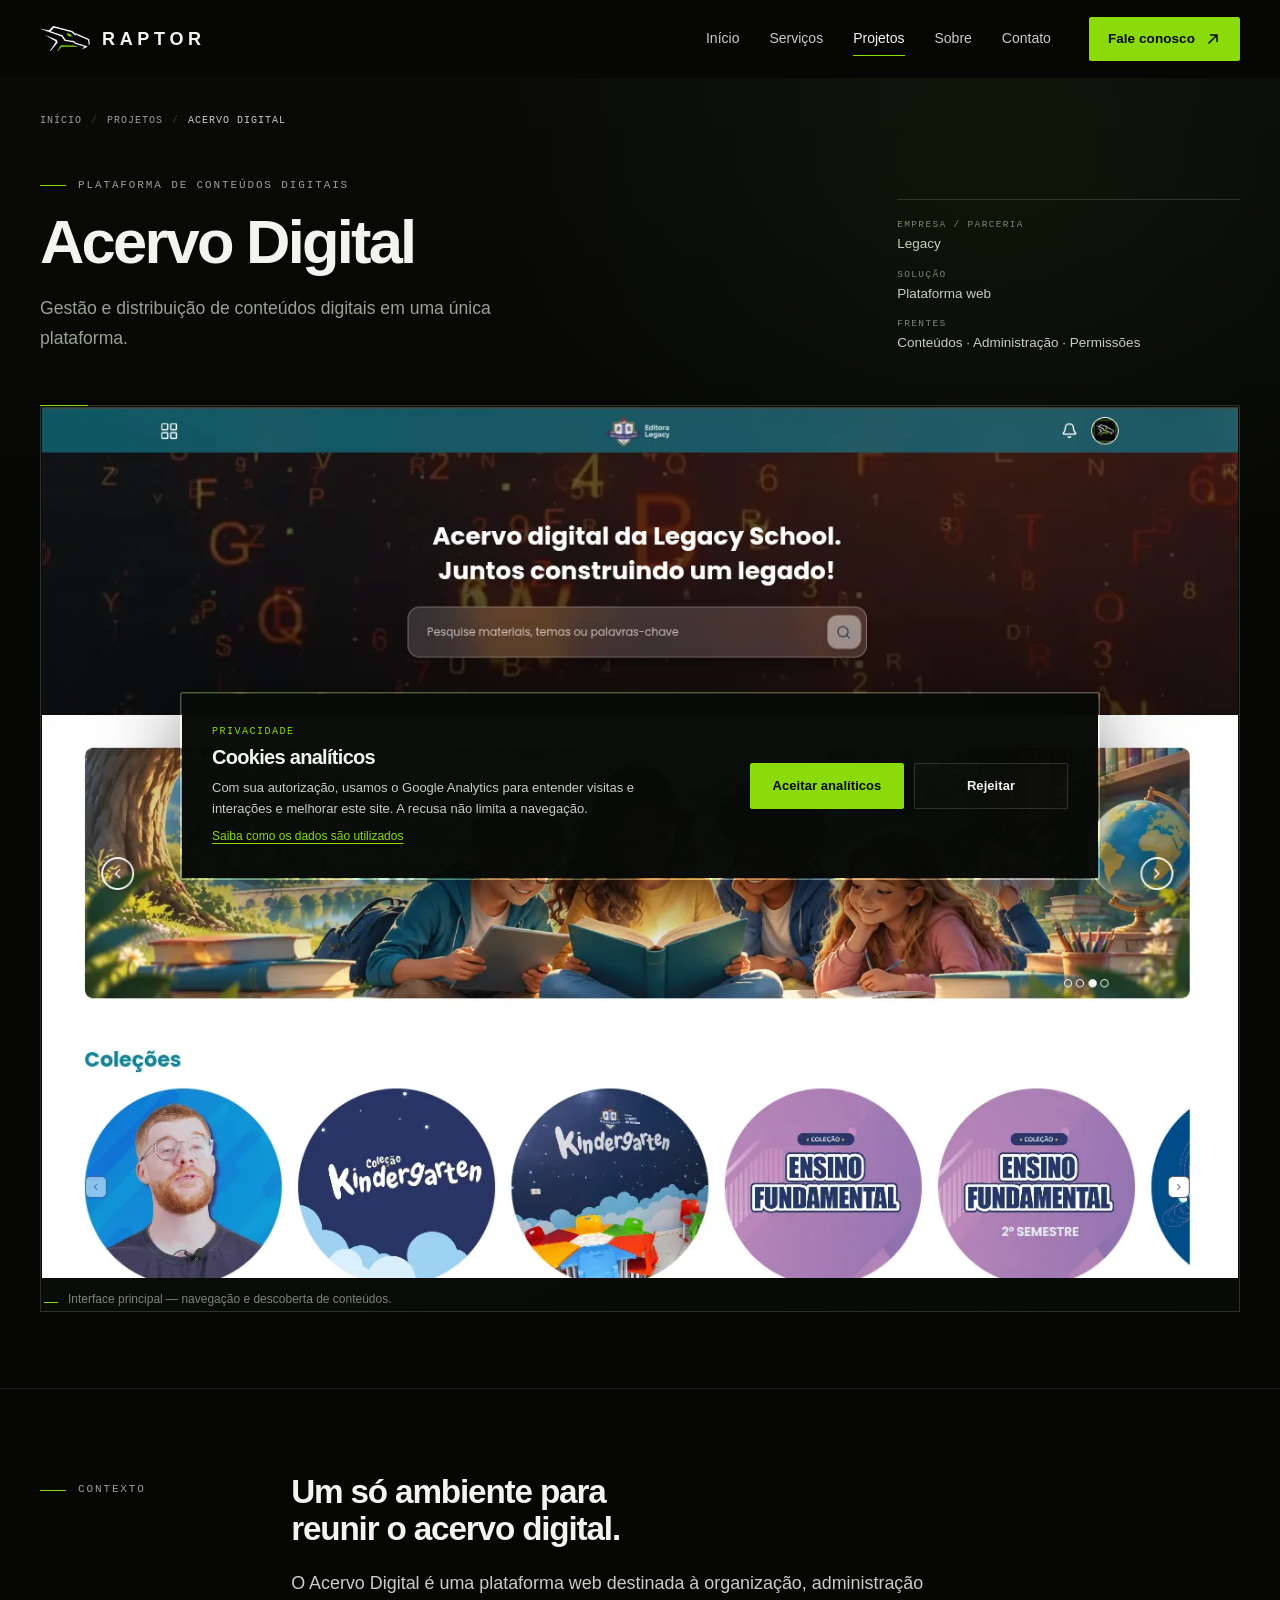
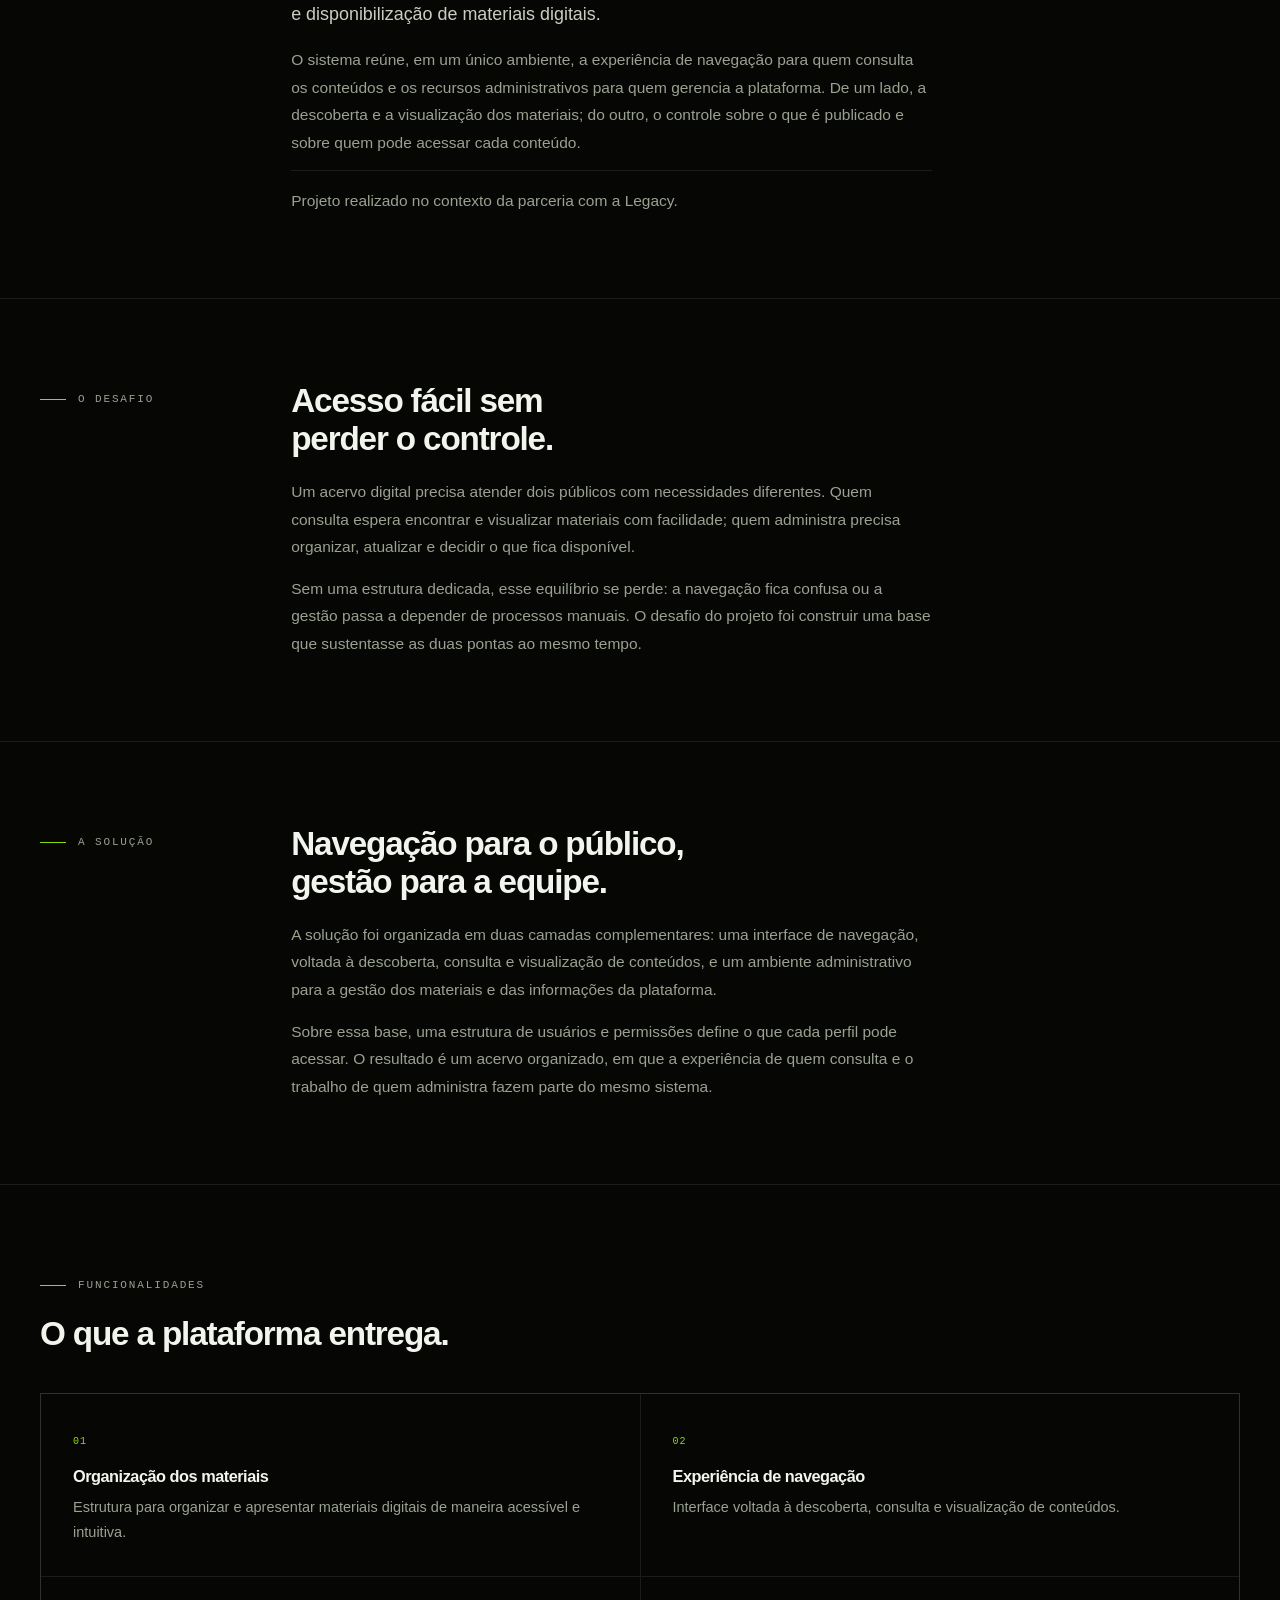
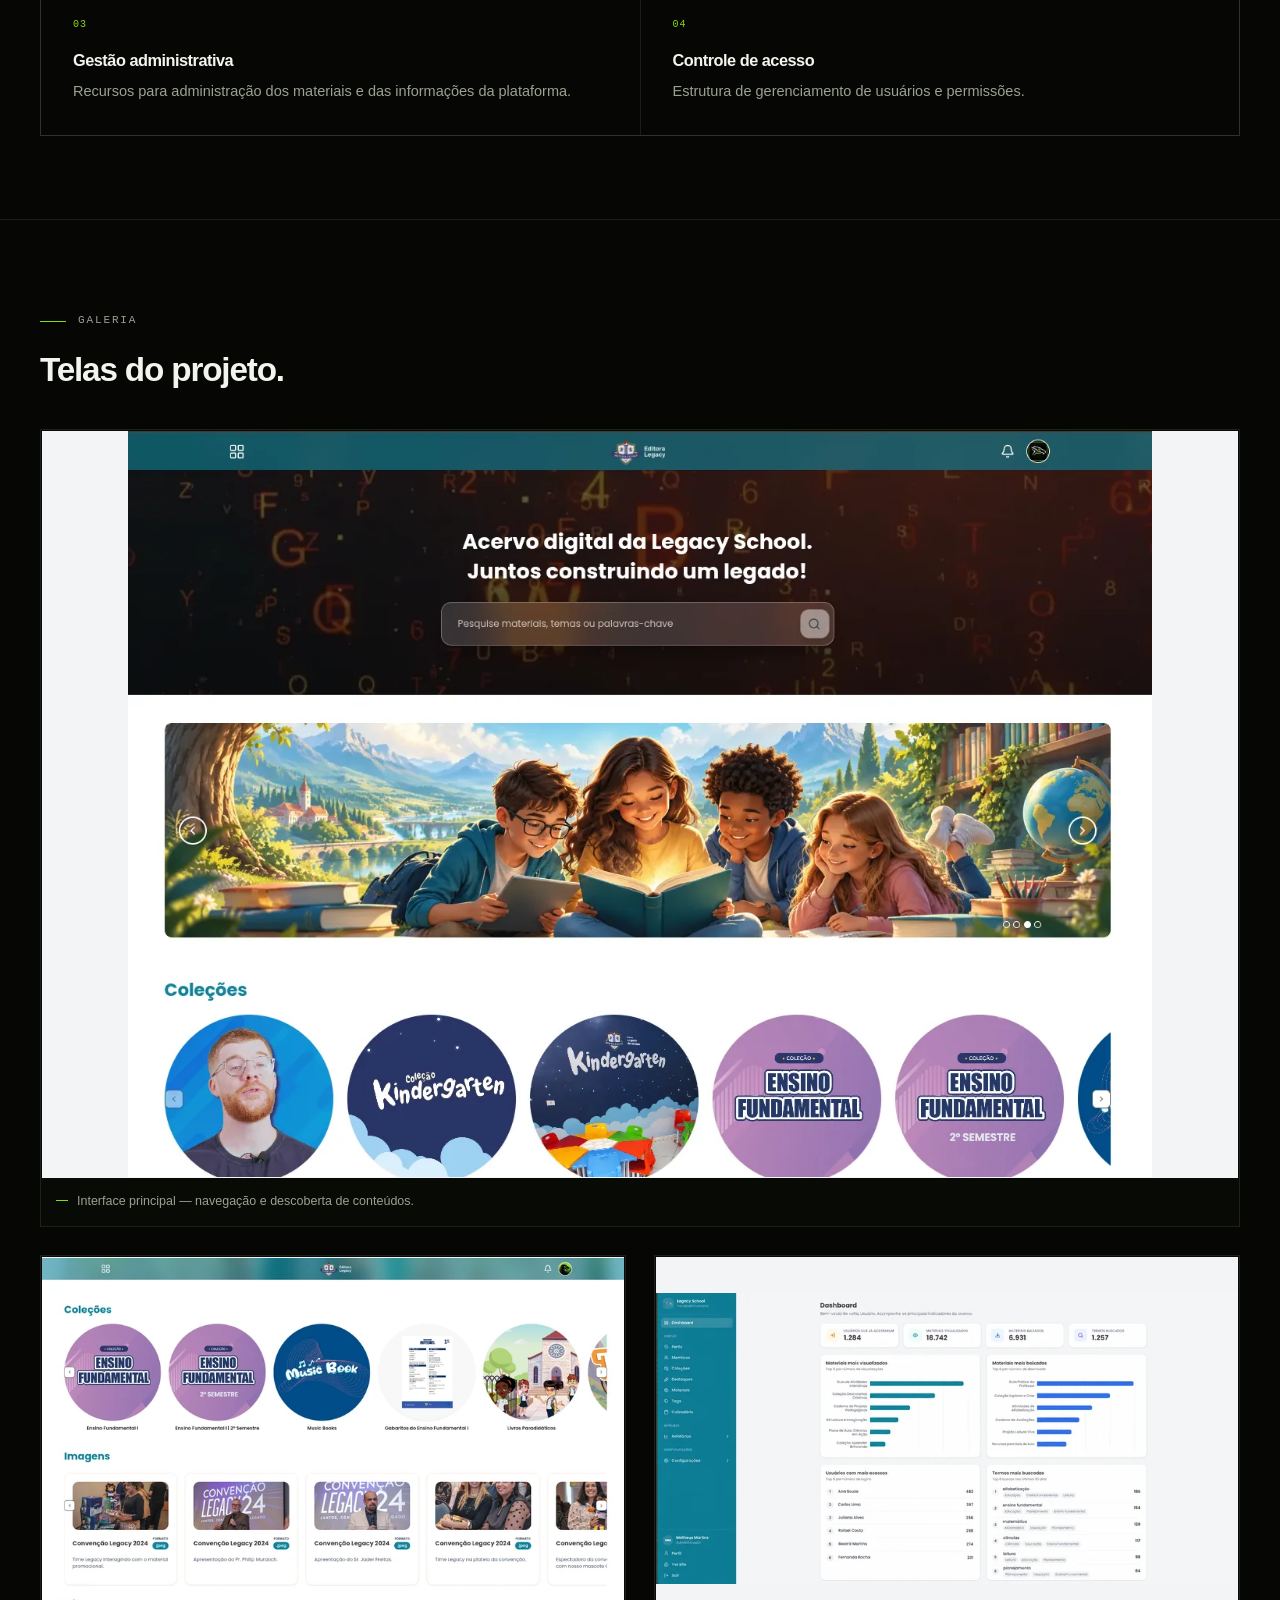
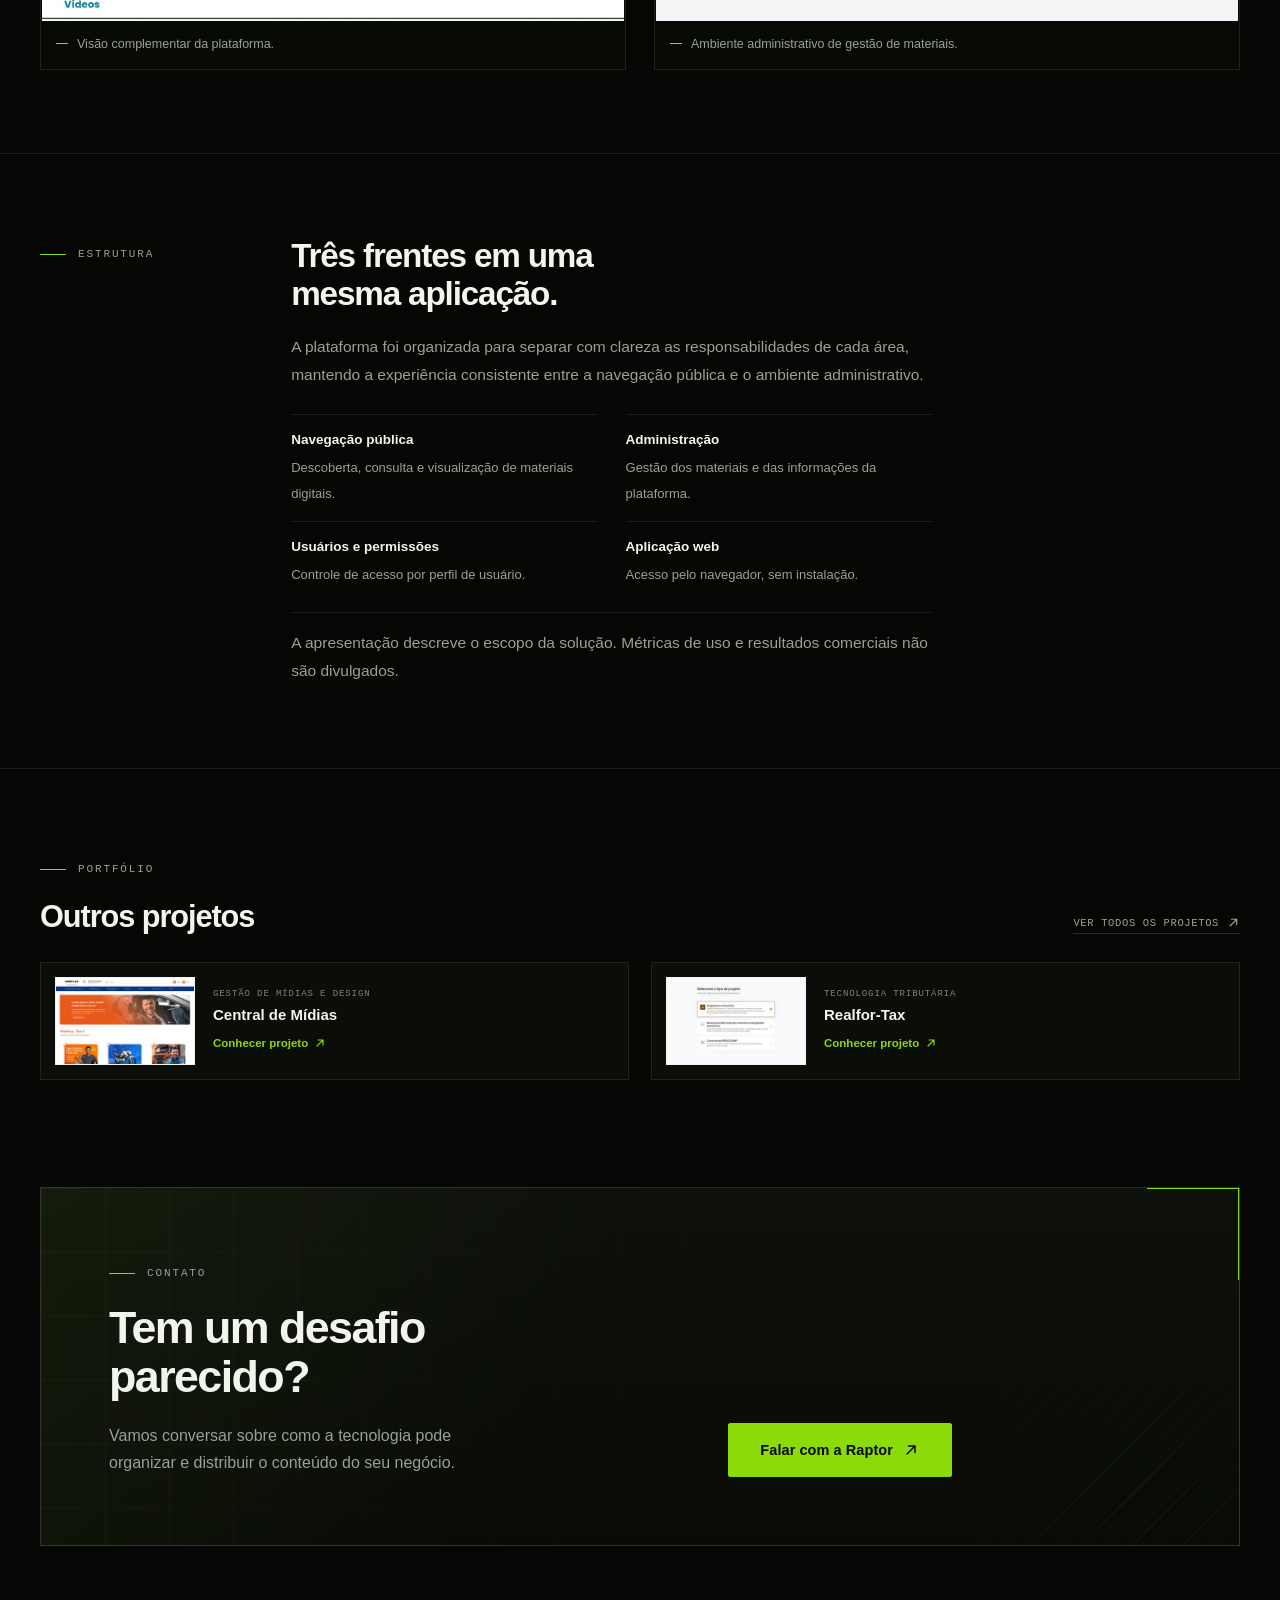
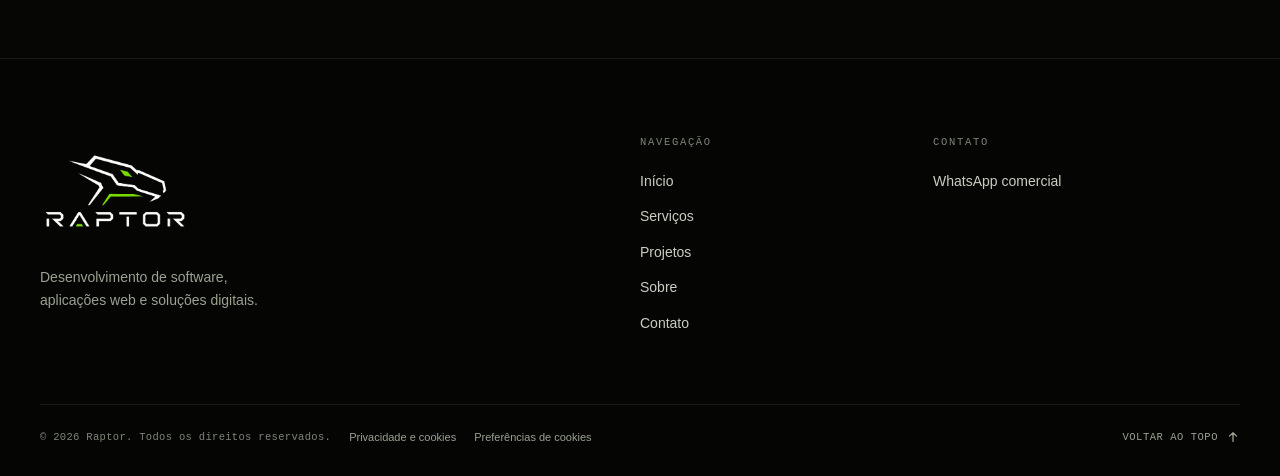
==== commit 2b082b35: "Add Google Analytics integration and privacy policy page. Update footer with cookie preferences and " ====
--- a/projetos/acervo-digital/index.html
+++ b/projetos/acervo-digital/index.html
@@ -29,6 +29,7 @@
 
   <script>document.documentElement.classList.replace('no-js', 'js');</script>
   <script src="../../assets/config.js" defer></script>
+  <script src="../../assets/analytics.js" defer></script>
   <script src="../../assets/projects.js" defer></script>
   <script src="../../assets/main.js" defer></script>
 </head>
@@ -385,7 +386,11 @@
       </div>
 
       <div class="footer__bottom">
-        <p>© <span data-year>2026</span> Raptor. Todos os direitos reservados.</p>
+        <div class="footer__legal">
+          <p>© <span data-year>2026</span> Raptor. Todos os direitos reservados.</p>
+          <a href="../../privacidade.html">Privacidade e cookies</a>
+          <button class="footer__link--button" type="button" data-cookie-settings hidden>Preferências de cookies</button>
+        </div>
         <a class="footer__top" href="#top">
           Voltar ao topo
           <svg viewBox="0 0 16 16" fill="none" aria-hidden="true"><path d="M8 13V3M4 7l4-4 4 4" stroke="currentColor" stroke-width="1.5" stroke-linecap="round" stroke-linejoin="round"/></svg>
--- a/assets/styles.css
+++ b/assets/styles.css
@@ -598,6 +598,28 @@
   height: 100%;
 }
 
+.hero__circuit {
+  vector-effect: non-scaling-stroke;
+}
+
+.hero__moving-point {
+  --node-opacity: 1;
+  fill: var(--green);
+}
+
+.hero__moving-point--two {
+  --node-opacity: 0.72;
+}
+
+.hero__moving-point--three {
+  --node-opacity: 0.48;
+}
+
+.hero__anchor {
+  transform-box: fill-box;
+  transform-origin: center;
+}
+
 .hero__mark {
   position: relative;
   z-index: 1;
@@ -661,6 +683,65 @@
   .hero__visual {
     animation: hero-visual-in 1s 0.12s var(--ease) both;
   }
+
+  .hero__circuit--signal,
+  .hero__circuit--signal-secondary {
+    animation: hero-circuit-flow 5.5s linear infinite;
+    stroke-dasharray: 3 12 54 8;
+  }
+
+  .hero__circuit--signal-secondary {
+    animation-duration: 7s;
+    animation-direction: reverse;
+  }
+
+  .hero__moving-point {
+    animation: hero-node-breathe 1.9s ease-in-out infinite;
+  }
+
+  .hero__moving-point--two {
+    animation-delay: -0.7s;
+  }
+
+  .hero__moving-point--three {
+    animation-delay: -1.2s;
+  }
+
+  .hero__anchor--active {
+    animation: hero-anchor-pulse 2.8s ease-in-out infinite;
+  }
+
+  .hero__anchor--delayed {
+    animation-delay: -1.4s;
+  }
+}
+
+@keyframes hero-circuit-flow {
+  to {
+    stroke-dashoffset: -77;
+  }
+}
+
+@keyframes hero-node-breathe {
+  0%,
+  100% {
+    opacity: 0.22;
+  }
+  48% {
+    opacity: var(--node-opacity);
+  }
+}
+
+@keyframes hero-anchor-pulse {
+  0%,
+  100% {
+    opacity: 0.4;
+    transform: scale(0.84);
+  }
+  50% {
+    opacity: 0.92;
+    transform: scale(1.18);
+  }
 }
 
 @keyframes hero-in {
@@ -712,6 +793,16 @@
   grid-template-columns: repeat(2, minmax(0, 1fr));
   border-top: 1px solid var(--line);
   border-left: 1px solid var(--line);
+}
+
+/*
+ * Com seis serviços, as linhas do grid passam a compartilhar a mesma altura.
+ * Assim títulos longos ou descrições maiores não desalinham a seção.
+ */
+@media (min-width: 721px) {
+  .services {
+    grid-auto-rows: 1fr;
+  }
 }
 
 .service {
@@ -1009,6 +1100,13 @@
   color: var(--green);
 }
 
+.footer__link--button {
+  padding: 0;
+  border: 0;
+  background: none;
+  cursor: pointer;
+}
+
 .footer__bottom {
   display: flex;
   align-items: center;
@@ -1025,6 +1123,25 @@
   font-size: 10.5px;
   letter-spacing: 0.03em;
   line-height: 1.5;
+}
+
+.footer__legal {
+  display: flex;
+  flex-wrap: wrap;
+  align-items: center;
+  gap: 8px 18px;
+}
+
+.footer__legal a,
+.footer__legal button {
+  color: var(--muted);
+  font-size: 11px;
+  transition: color 0.2s var(--ease);
+}
+
+.footer__legal a:hover,
+.footer__legal button:hover {
+  color: var(--green);
 }
 
 .footer__top {
@@ -1051,6 +1168,136 @@
 
 .footer__top:hover svg {
   transform: translateY(-2px);
+}
+
+/* Consentimento de cookies ----------------------------------------------- */
+
+.cookie-consent {
+  position: fixed;
+  z-index: 400;
+  right: 20px;
+  bottom: 20px;
+  left: 20px;
+  max-width: 920px;
+  margin-inline: auto;
+  padding: 1px;
+  border: 1px solid var(--line-strong);
+  border-radius: 3px;
+  background: linear-gradient(115deg, rgba(139, 218, 10, 0.18), var(--line));
+  box-shadow: 0 24px 80px rgba(0, 0, 0, 0.52);
+}
+
+.cookie-consent__content {
+  display: grid;
+  grid-template-columns: minmax(0, 1fr) auto;
+  align-items: center;
+  gap: clamp(24px, 5vw, 54px);
+  padding: clamp(22px, 3vw, 30px);
+  background: rgba(8, 10, 7, 0.98);
+}
+
+.cookie-consent__eyebrow {
+  margin-bottom: 7px;
+  color: var(--green);
+  font-family: var(--font-mono);
+  font-size: 10px;
+  letter-spacing: 0.15em;
+  text-transform: uppercase;
+}
+
+.cookie-consent h2 {
+  margin-bottom: 8px;
+  font-size: 20px;
+}
+
+.cookie-consent__copy > p:not(.cookie-consent__eyebrow) {
+  max-width: 62ch;
+  color: var(--text-soft);
+  font-size: 13px;
+  line-height: 1.65;
+}
+
+.cookie-consent__copy a {
+  display: inline-block;
+  margin-top: 8px;
+  color: var(--green);
+  font-size: 12px;
+  text-decoration: underline;
+  text-underline-offset: 3px;
+}
+
+.cookie-consent__actions {
+  display: grid;
+  grid-template-columns: 1fr 1fr;
+  gap: 10px;
+}
+
+.cookie-consent__actions .btn {
+  min-width: 154px;
+  min-height: 46px;
+  padding-inline: 16px;
+  font-size: 13px;
+}
+
+/* Política de privacidade ------------------------------------------------ */
+
+.policy-page {
+  padding-block: calc(var(--header-h) + 64px) clamp(84px, 10vw, 128px);
+}
+
+.policy-page__header {
+  max-width: 780px;
+  margin-bottom: 54px;
+}
+
+.policy-page__header h1 {
+  margin-bottom: 18px;
+  font-size: clamp(2.5rem, 7vw, 5rem);
+  line-height: 0.98;
+}
+
+.policy-page__header > p:not(.eyebrow) {
+  color: var(--muted);
+}
+
+.policy-page__content {
+  display: grid;
+  gap: 38px;
+  max-width: 820px;
+}
+
+.policy-page__content section {
+  padding-top: 30px;
+  border-top: 1px solid var(--line);
+}
+
+.policy-page__content h2 {
+  margin-bottom: 12px;
+  font-size: clamp(1.4rem, 3vw, 2rem);
+}
+
+.policy-page__content p,
+.policy-page__content li {
+  color: var(--text-soft);
+  line-height: 1.75;
+}
+
+.policy-page__content p + p {
+  margin-top: 12px;
+}
+
+.policy-page__content ul {
+  display: grid;
+  gap: 8px;
+  margin-top: 14px;
+  padding-left: 20px;
+  list-style: disc;
+}
+
+.policy-page__content a {
+  color: var(--green);
+  text-decoration: underline;
+  text-underline-offset: 3px;
 }
 
 /* Responsive -------------------------------------------------------------- */
@@ -1221,9 +1468,28 @@
     align-items: flex-start;
     gap: 14px;
   }
+
+  .cookie-consent__content {
+    grid-template-columns: minmax(0, 1fr);
+    gap: 20px;
+  }
+
+  .cookie-consent__actions .btn {
+    width: 100%;
+  }
 }
 
 @media (max-width: 560px) {
+  .cookie-consent {
+    right: 10px;
+    bottom: 10px;
+    left: 10px;
+  }
+
+  .cookie-consent__actions {
+    grid-template-columns: minmax(0, 1fr);
+  }
+
   .brand__mark {
     width: 42px;
   }
@@ -1330,6 +1596,10 @@
     animation-duration: 0.001ms !important;
     animation-iteration-count: 1 !important;
     transition-duration: 0.001ms !important;
+  }
+
+  .hero__moving-points {
+    display: none;
   }
 }
 
